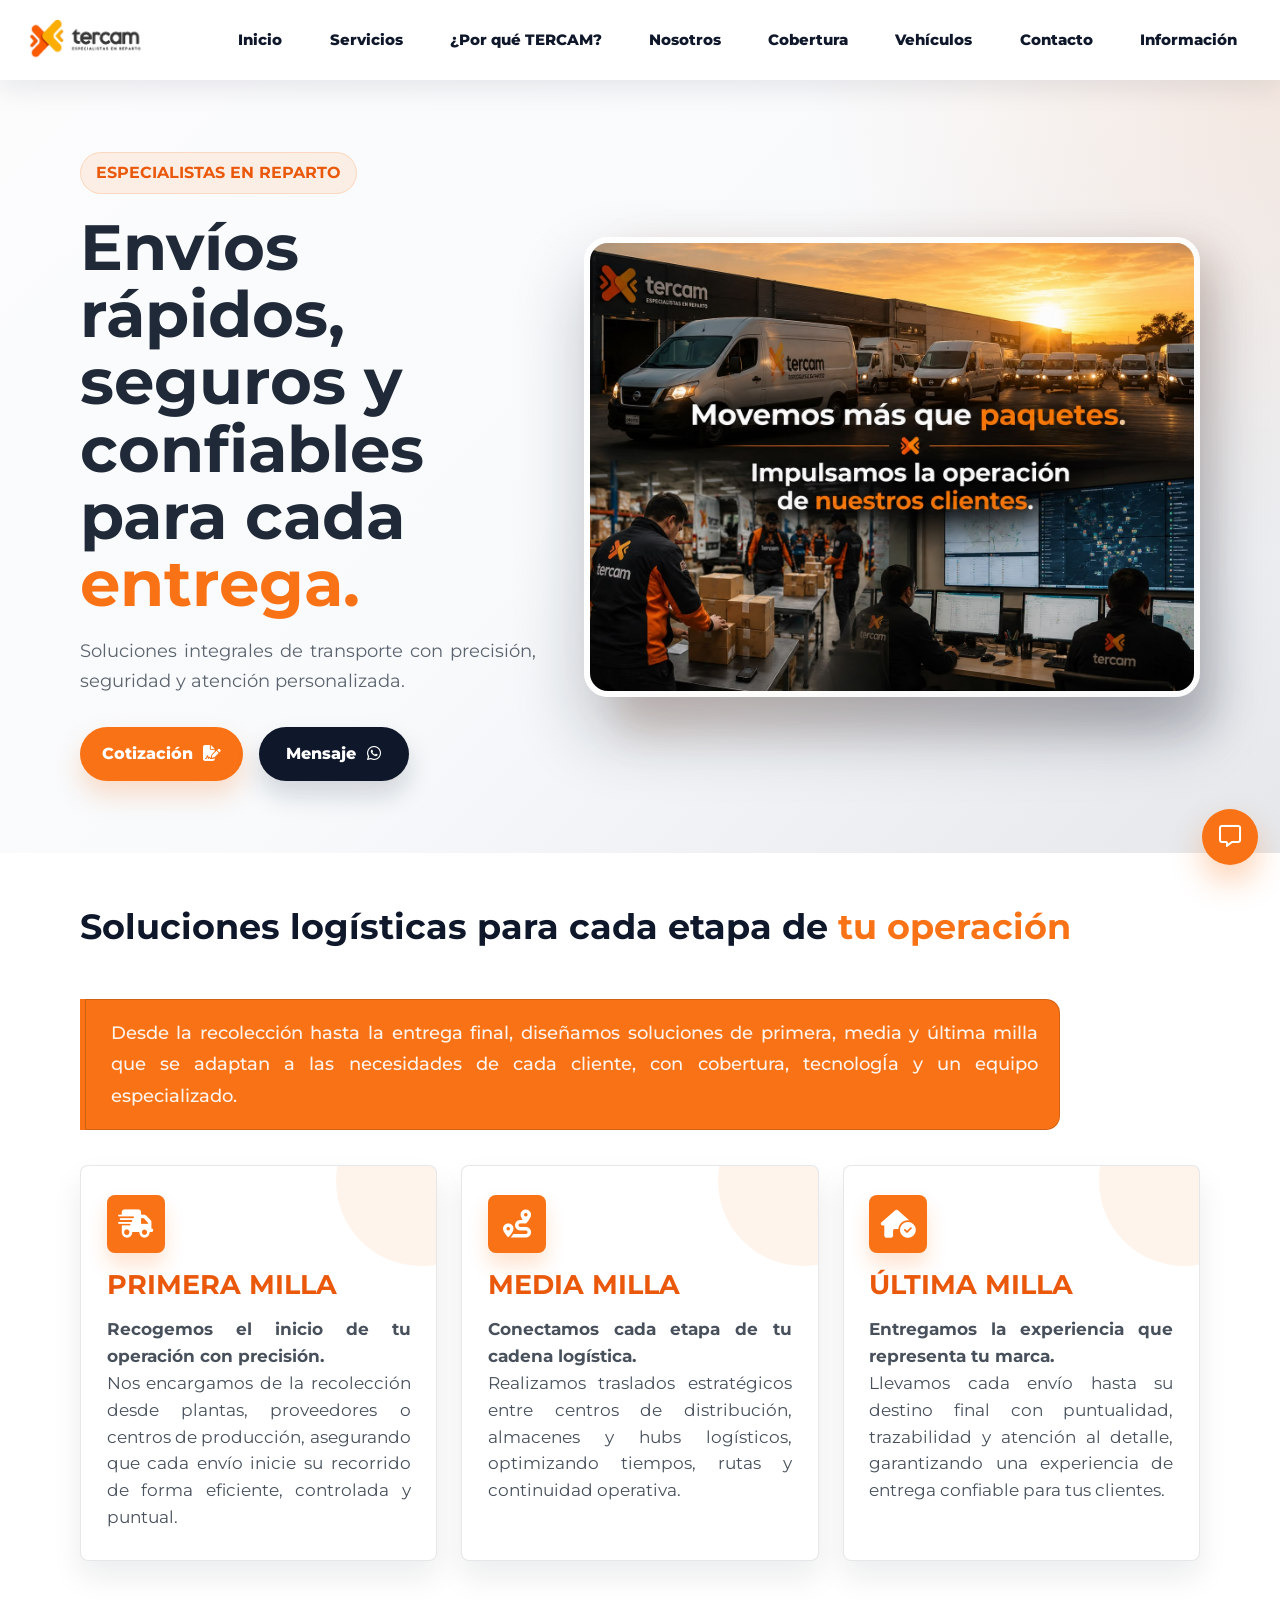
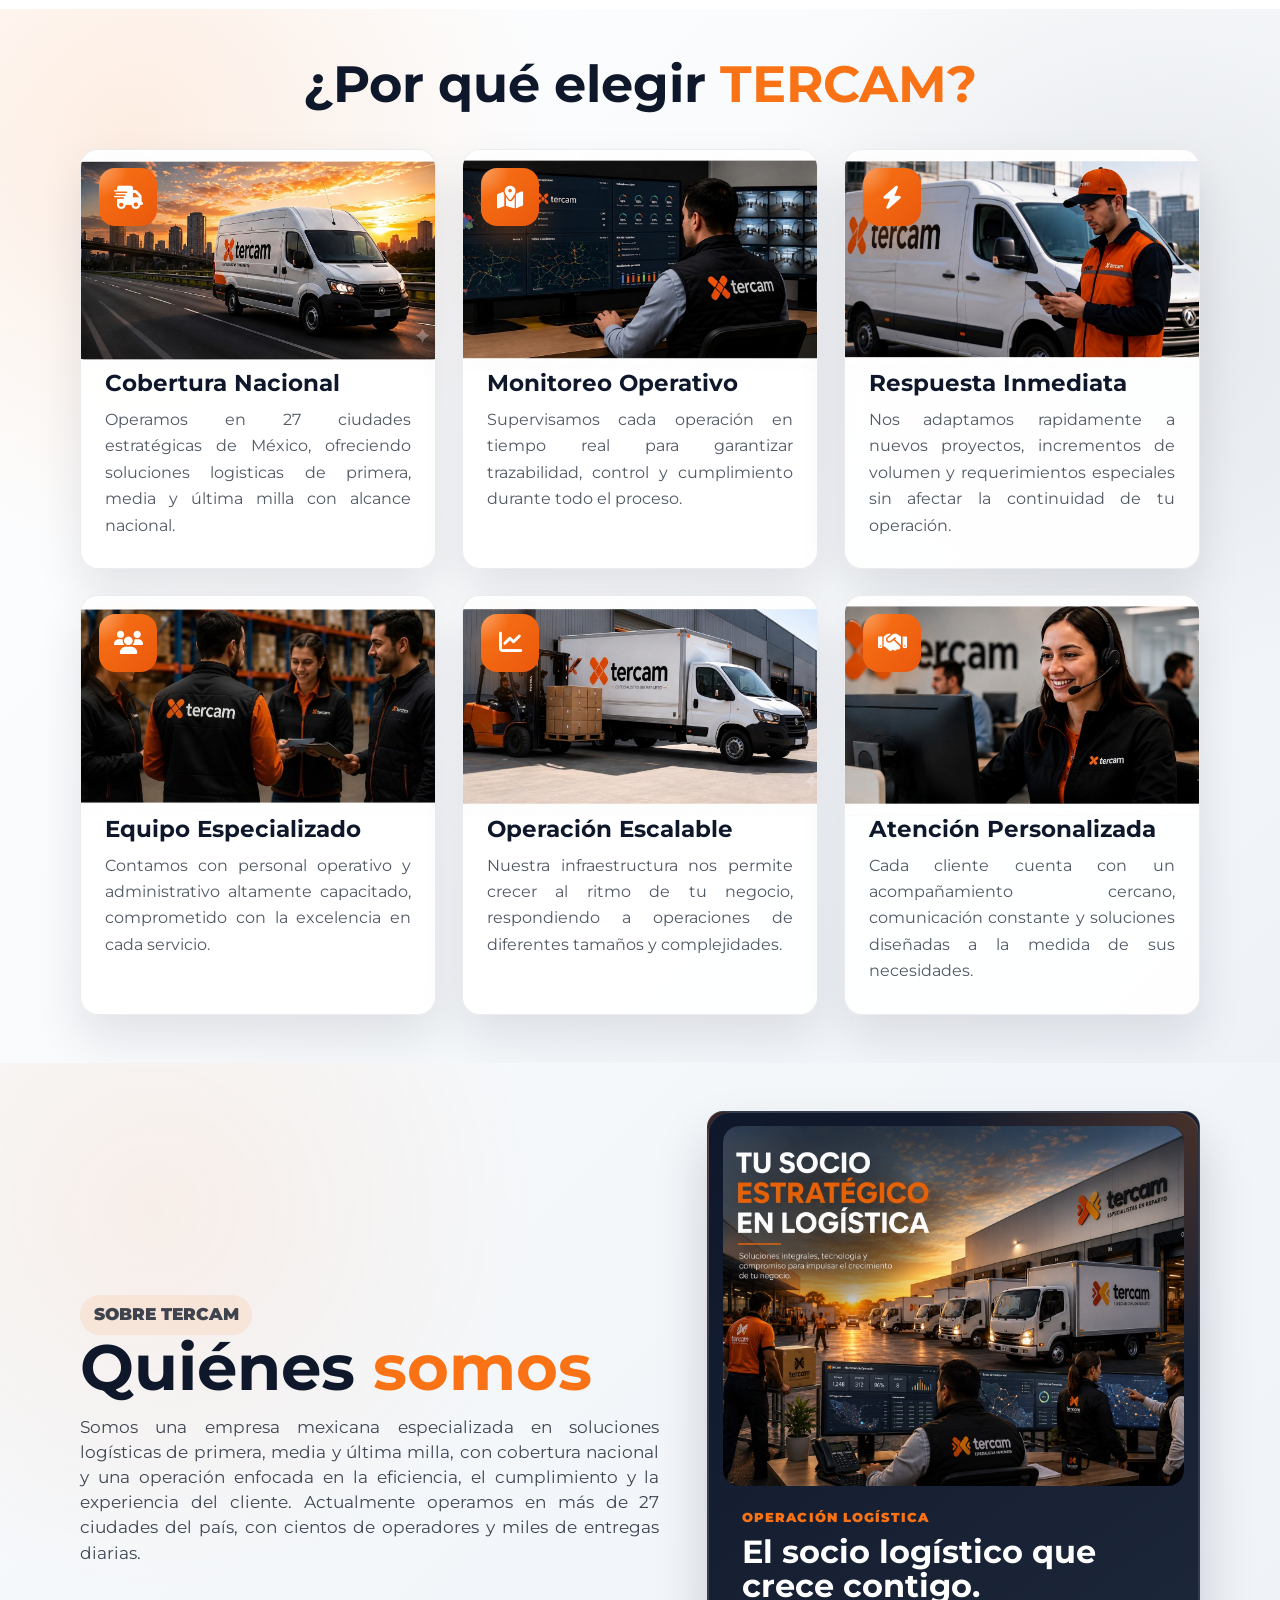
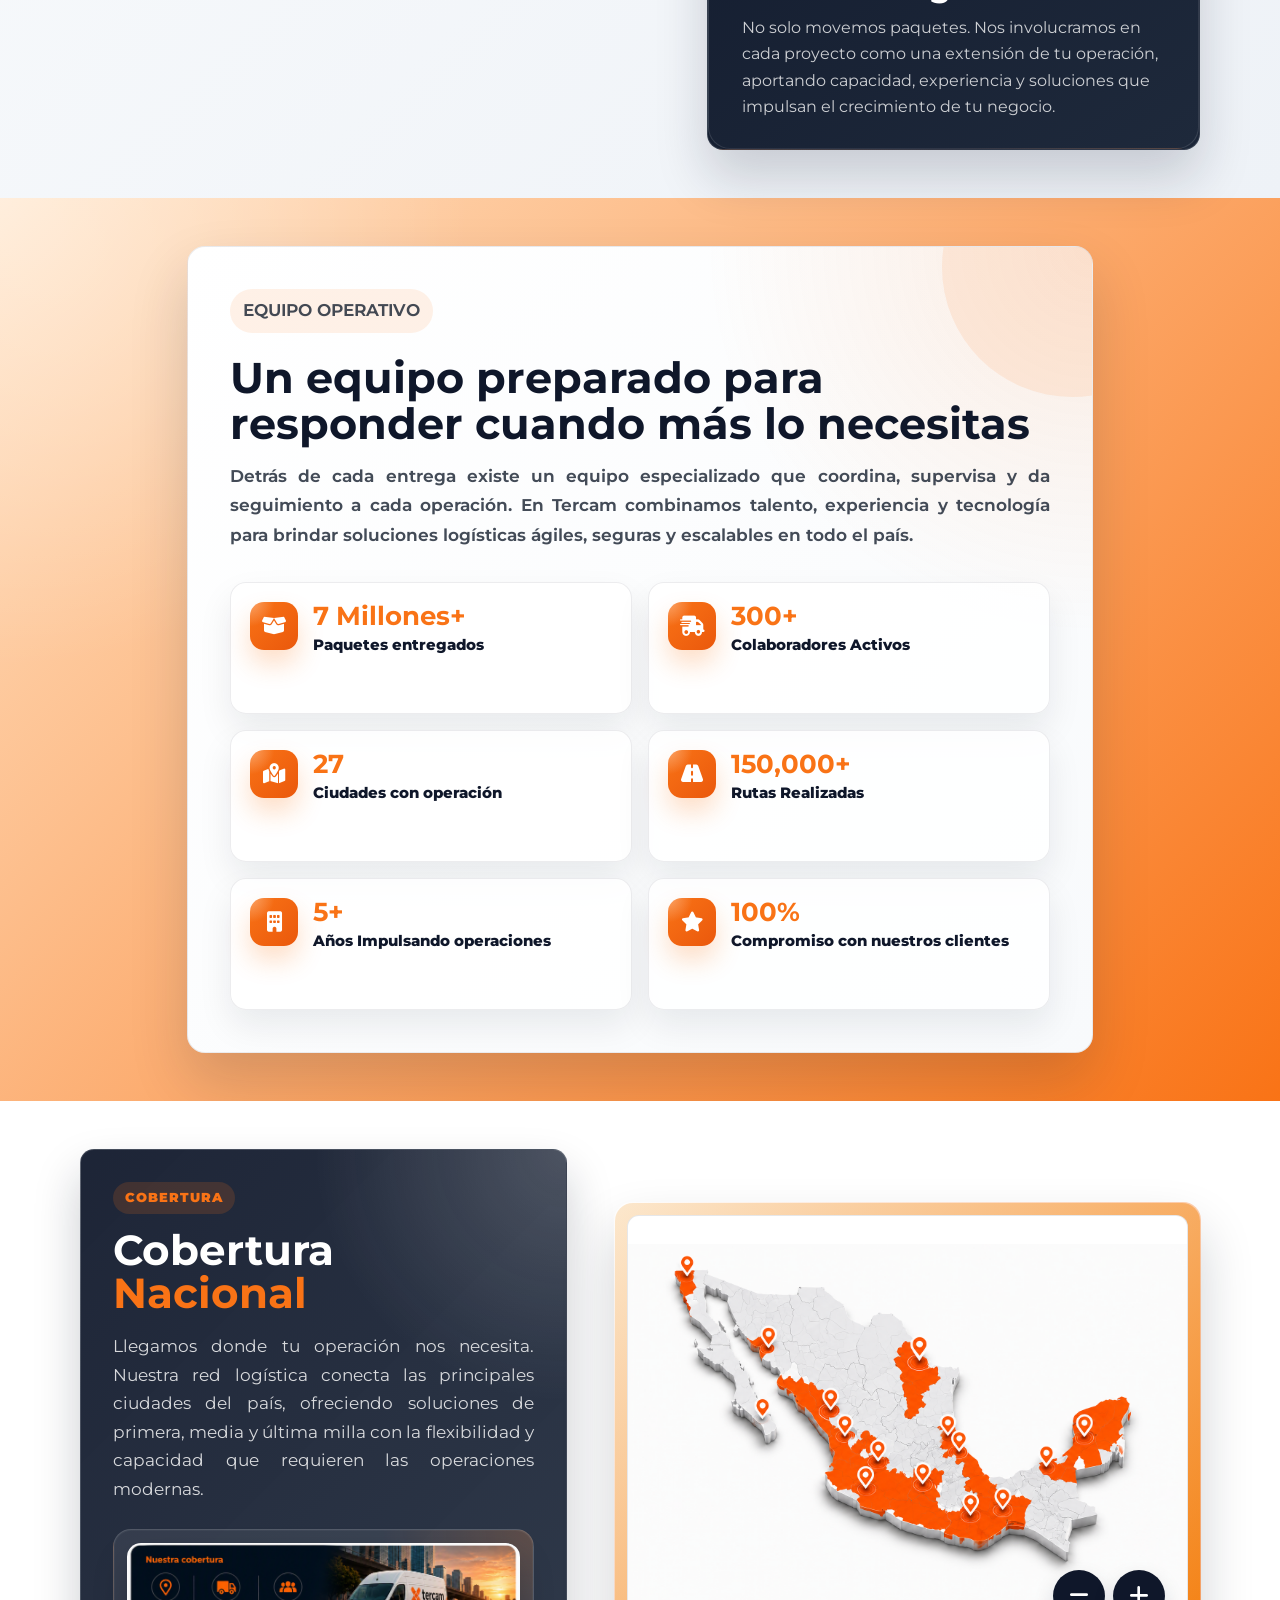
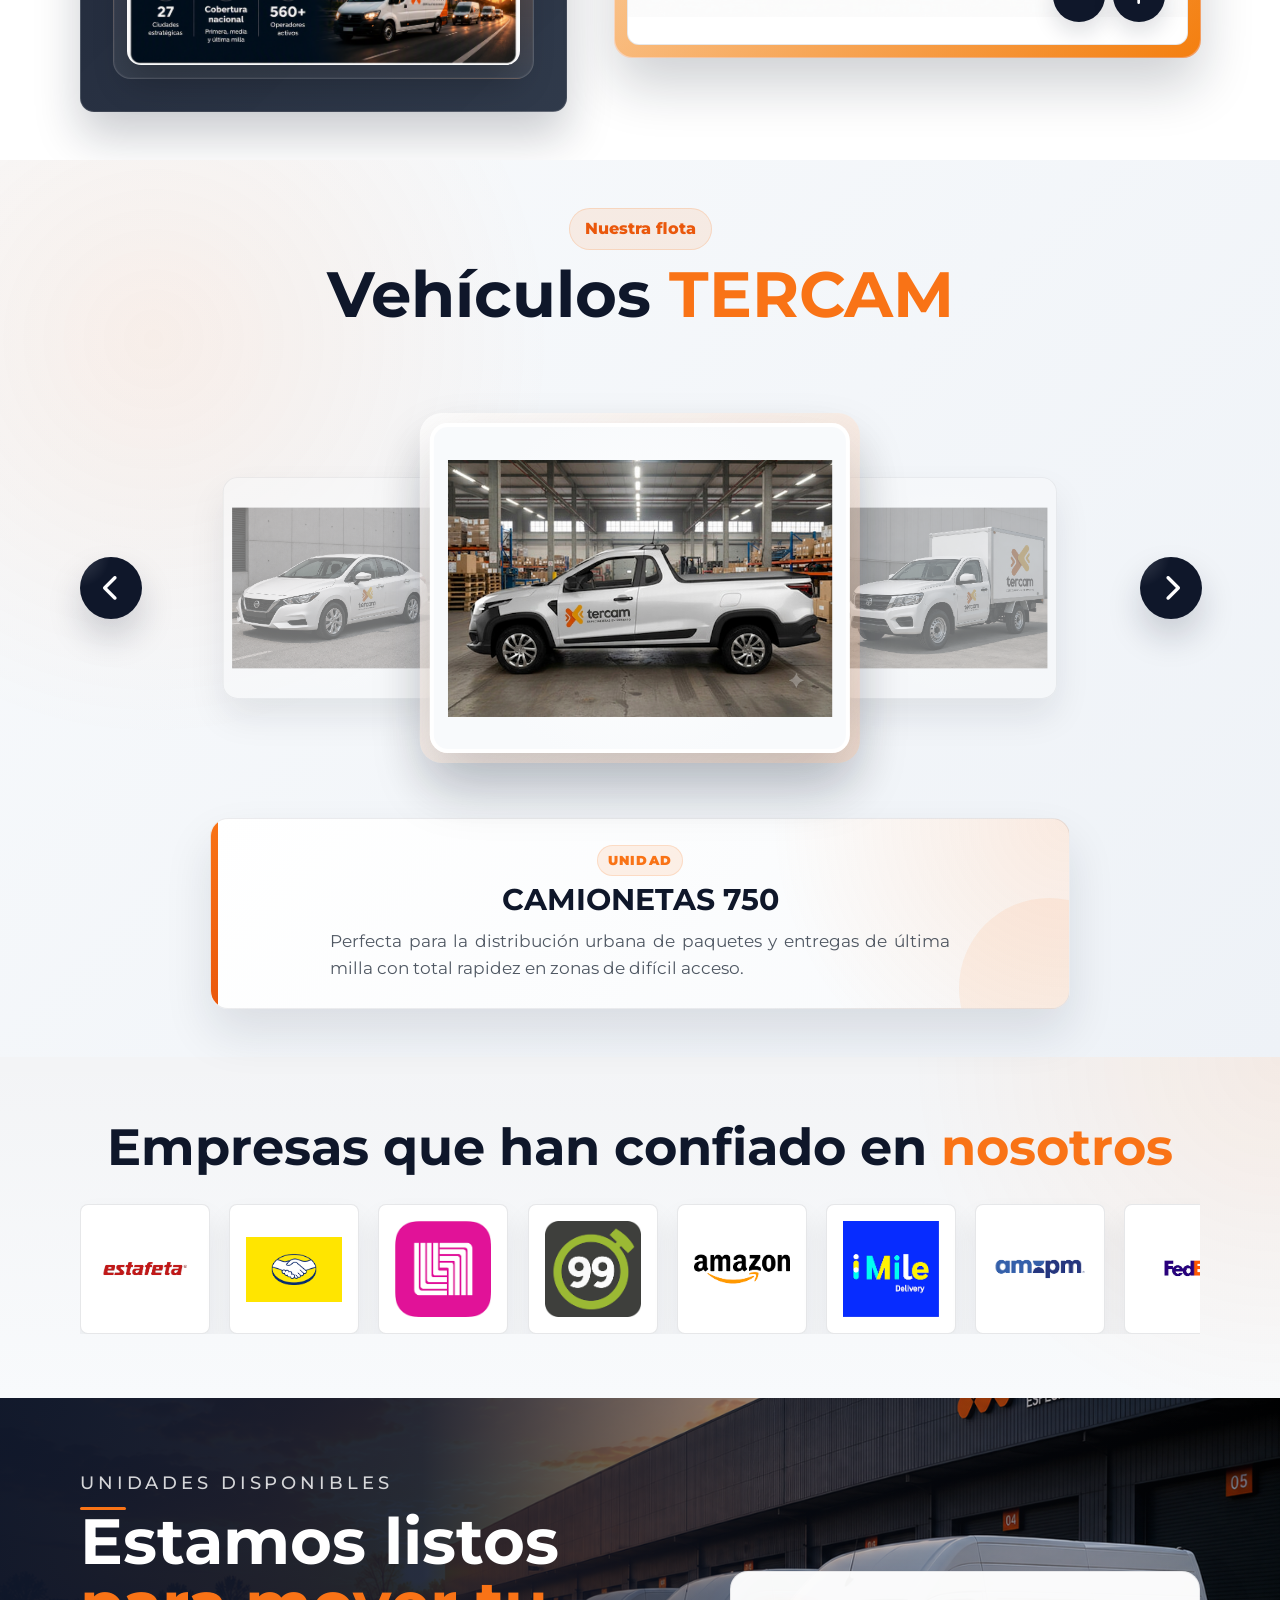
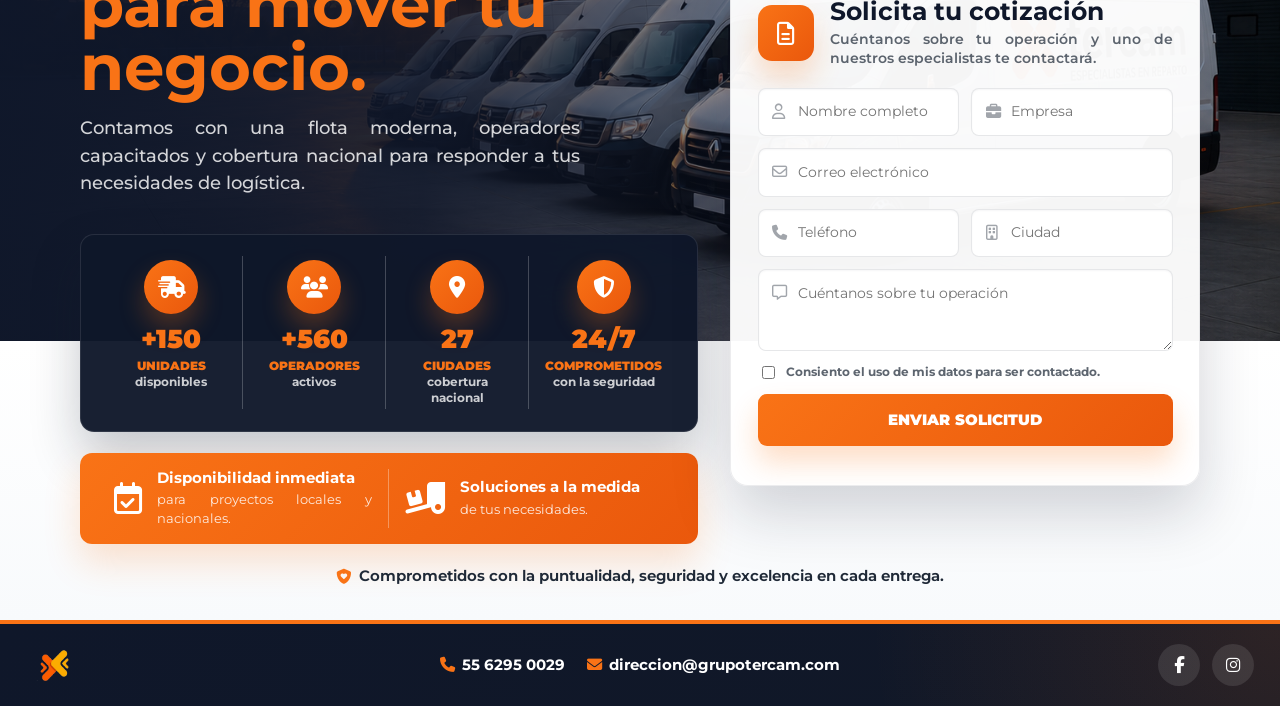
==== index.html @ 6821cc72 "fix: se corrigieron acentos" ====
﻿<!DOCTYPE html>
<html lang="es">
<head>
<meta charset="UTF-8">
<meta name="viewport" content="width=device-width, initial-scale=1.0">
<title>Landing Page | TERCAM</title>
<link rel="preconnect" href="https://fonts.googleapis.com">
<link href="https://fonts.googleapis.com/css2?family=Montserrat:wght@400;500;600;700;800;900&display=swap" rel="stylesheet">
<link rel="preconnect" href="https://fonts.gstatic.com" crossorigin>
<link rel="stylesheet" href="https://cdnjs.cloudflare.com/ajax/libs/font-awesome/6.5.2/css/all.min.css">
<link rel="stylesheet" href="CSS.css">
</head>
<body>

<header class="site-header">
<div class="container header-layout">
  <div class="brand">
    <img src="imagenes/tercam2.png" alt="Logo de TERCAM" class="brand-logo">
  </div>

  <button type="button" class="menu-toggle" id="menuToggle" aria-label="Abrir menÃº">
    <i class="fa-solid fa-ellipsis-vertical"></i>
  </button>


  <nav class="site-nav" id="siteNav">
    <a href="#inicio">Inicio</a>
    <a href="#servicios">Servicios</a>
    <a href="#porque-tercam">¿Por qué TERCAM?</a>
    <a href="#nosotros">Nosotros</a>
    <a href="#cobertura">Cobertura</a>
    <a href="#vehiculos">Vehículos</a>
    <a href="#contacto">Contacto</a>
     <a href="informacion.html">Información</a>
  </nav>
</div>
</header>


<main>

<section id="inicio" class="hero">
  <div class="container hero-layout">
    <div class="hero-content">
      <p class="hero-tag">ESPECIALISTAS EN REPARTO</p>

      <h2>
        Envíos rápidos, seguros y confiables para cada
        <span class="title-accent accent-orange">entrega.</span>
      </h2>

      <p class="hero-subtitle">
        Soluciones integrales de transporte con precisión, seguridad y atención personalizada.
      </p>

      <div class="hero-actions">
        <a href="#contacto" class="hero-btn hero-btn-primary">
          Cotización
          <i class="fa-solid fa-file-signature"></i>
        </a>

        <a href="https://wa.me/525510474246?text=Hola%2C%20me%20interesa%20recibir%20informaci%C3%B3n%20sobre%20los%20servicios%20de%20TERCAM."
           class="hero-btn hero-btn-secondary"
           target="_blank"
           rel="noopener">
          Mensaje
          <i class="fa-brands fa-whatsapp"></i>
        </a>
      </div>
    </div>

    <div class="hero-visual hero-image-wrap">
  <img src="imagenes/inicio.png" alt="Operación logística TERCAM" class="hero-main-image">
</div>
  </div>
</section>


<section id="servicios" class="section">
<div class="container">
  <h2>Soluciones logísticas para cada etapa de <span class="title-accent accent-orange">tu operación</span></h2>
    <p class="services-intro">
        Desde la recolección hasta la entrega final, diseñamos soluciones de primera, media y última milla que se adaptan a las necesidades de cada cliente,
         con cobertura, tecnologÍa y un equipo especializado.
      </p>
  <div class="grid">
    <article class="card">
      <div class="card-icon"><i class="fa-solid fa-truck-fast"></i></div>
      <h3>PRIMERA MILLA</h3>
      <p><strong> Recogemos el inicio de tu operación con precisión.</strong></p>
      <p>Nos encargamos de la recolección desde plantas, proveedores o centros de producción, asegurando que cada envío inicie su recorrido de forma eficiente, controlada y puntual. </p>
    </article>
    <article class="card">
      <div class="card-icon"><i class="fa-solid fa-route"></i></div>
      <h3>MEDIA MILLA</h3>
      <p><strong>Conectamos cada etapa de tu cadena logística.</strong></p>
      <p>Realizamos traslados estratégicos entre centros de distribución, almacenes y hubs logísticos, optimizando tiempos, rutas y continuidad operativa.</p>
    </article>
    <article class="card">
      <div class="card-icon"><i class="fa-solid fa-house-circle-check"></i></div>
      <h3>ÚLTIMA MILLA</h3>
         <p><strong> Entregamos la experiencia que representa tu marca.</strong></p>
               <p>Llevamos cada envío hasta su destino final con puntualidad, trazabilidad y atención al detalle, garantizando una experiencia de entrega confiable para tus clientes.</p>
    </article>
  </div>
</div>
</section>


<section id="porque-tercam" class="section why-section">
  <div class="container">
    <div class="why-heading">
      
      <h2>¿Por qué elegir <span class="title-accent accent-orange">TERCAM?</span></h2>
    </div>

    <div class="why-grid">
      <article class="why-card">
        <div class="why-icon"><i class="fa-solid fa-truck-fast"></i></div>
        <img src="imagenes/card1.png" alt="Imagen 1">
        <h3>Cobertura Nacional</h3>
        <p>Operamos en 27 ciudades estratégicas de México, ofreciendo soluciones logisticas de primera, media y última milla con alcance nacional.</p>
      </article>

      <article class="why-card">
        <div class="why-icon"><i class="fa-solid fa-map-location-dot"></i></div>
        <img src="imagenes/card2.png" alt="Imagen 2">
        <h3>Monitoreo Operativo</h3>
        <p>Supervisamos cada operación en tiempo real para garantizar trazabilidad, control y cumplimiento durante todo el proceso.</p>
      </article>

      <article class="why-card">
        <div class="why-icon"><i class="fa-solid fa-bolt"></i></div>
        <img src="imagenes/card3.png" alt="Imagen 3">
        <h3>Respuesta Inmediata</h3>
        <p>Nos adaptamos rapidamente a nuevos proyectos, incrementos de volumen y requerimientos especiales sin afectar la continuidad de tu operación.</p>
      </article>

      <article class="why-card">
        <div class="why-icon"><i class="fa-solid fa-users"></i></div>
        <img src="imagenes/card4.png" alt="Imagen 4">
        <h3>Equipo Especializado</h3>
        <p>Contamos con personal operativo y administrativo altamente capacitado, comprometido con la excelencia en cada servicio.</p>
      </article>

      <article class="why-card">
        <div class="why-icon"><i class="fa-solid fa-chart-line"></i></div>
        <img src="imagenes/card5.png" alt="Imagen 5">
        <h3>Operación Escalable</h3>
        <p>Nuestra infraestructura nos permite crecer al ritmo de tu negocio, respondiendo a operaciones de diferentes tamaños y complejidades.</p>
      </article>

      <article class="why-card">
        <div class="why-icon"><i class="fa-solid fa-handshake"></i></div>
        <img src="imagenes/card6.png" alt="Imagen 6">
        <h3>Atención Personalizada</h3>
        <p>Cada cliente cuenta con un acompañamiento cercano, comunicación constante y soluciones diseñadas a la medida de sus necesidades.</p>
      </article>
    </div>
  </div>
</section>

<section id="nosotros" class="section about-section">
  <div class="container about-layout about-layout-featured">
    <div class="about-copy">
      <p class="about-tag">Sobre TERCAM</p>

      <h2>Quiénes <span class="title-accent accent-orange">somos</span></h2>

      <p>
       Somos una empresa mexicana especializada en soluciones logísticas de primera, media y última milla, con cobertura nacional y
        una operación enfocada en la eficiencia, el cumplimiento y la experiencia del cliente.
Actualmente operamos en más de 27 ciudades del país, con cientos de operadores y miles de entregas diarias.
      </p>

     
    </div>

    <aside class="about-feature-card">
      <div class="about-showcase-card">
  <div class="about-showcase-image">
    <img src="imagenes/operacion.png" alt="Socio logístico TERCAM">
  </div>

  <div class="about-showcase-copy">
    <p>Operación logística</p>
    <h3>El socio logístico que crece contigo.</h3>
    <span>No solo movemos paquetes. 
      Nos involucramos en cada proyecto como una extensión de tu operación, aportando capacidad, experiencia y soluciones que impulsan el crecimiento de tu negocio.</span>
  </div>
</div>
</section>


<section id="equipo" class="section equipo-section">
  <div class="container equipo-layout equipo-layout-full">
    <article class="equipo-card equipo-card-wide">
      <div class="equipo-copy">
        <p class="equipo-tag">Equipo operativo</p>
        <h3>Un equipo preparado para responder cuando más lo necesitas</h3>

        <p>
        Detrás de cada entrega existe un equipo especializado que coordina, supervisa y da seguimiento a cada operación. 
        En Tercam combinamos talento, experiencia y tecnología para brindar soluciones logísticas ágiles, seguras y escalables en todo el país.
        </p>
      </div>

      <div class="equipo-metrics equipo-indicators">
        <div class="equipo-indicator">
          <i class="fa-solid fa-box-open"></i>
          <strong>7 Millones+</strong>
          <span>Paquetes entregados</span>
        </div>

        <div class="equipo-indicator">
          <i class="fa-solid fa-truck-fast"></i>
          <strong>300+</strong>
          <span>Colaboradores Activos</span>
        </div>

        <div class="equipo-indicator">
          <i class="fa-solid fa-map-location-dot"></i>
          <strong>27</strong>
          <span>Ciudades con operación</span>
        </div>

        <div class="equipo-indicator">
          <i class="fa-solid fa-road"></i>
          <strong>150,000+</strong>
          <span>Rutas Realizadas</span>
        </div>

        <div class="equipo-indicator">
          <i class="fa-solid fa-building"></i>
          <strong>5+</strong>
          <span>Años Impulsando operaciones</span>
        </div>

        <div class="equipo-indicator">
          <i class="fa-solid fa-star"></i>
          <strong>100%</strong>
          <span>Compromiso con nuestros clientes</span>
        </div>
      </div>
    </article>
  </div>
</section>


<section id="cobertura" class="section coverage">
<div class="container coverage-layout">
  <div class="coverage-map">
    <div class="map-zoom" id="mapZoom">
      <img src="imagenes/mapa.png" alt="Mapa de cobertura" id="coverageMap">
      <div class="map-controls">
        <button type="button" id="zoomOut"><i class="fa-solid fa-minus"></i></button>
        <button type="button" id="zoomIn"><i class="fa-solid fa-plus"></i></button>
      </div>
    </div>
  </div>
  <div class="coverage-copy">
    <h2>Cobertura <span class="title-accent accent-orange">Nacional</span></h2>
    <p>Llegamos donde tu operación nos necesita.
Nuestra red logística conecta las principales ciudades del país, ofreciendo soluciones de primera, media y última milla con la flexibilidad y capacidad que requieren 
las operaciones modernas.</p>
<div class="coverage-copy-image">
  <img src="imagenes/cobertura.png" alt="Cobertura TERCAM">
</div>
  </div>
</div>
</section>

<section id="vehiculos" class="section vehicles-section">
<div class="container">
  <div class="vehicles-heading">
    <p class="vehicles-tag">Nuestra flota</p>
   <h2>Vehículos <span class="title-accent accent-orange">TERCAM</span></h2>
  </div>
  <div class="vehicle-gallery">
    <button type="button" class="gallery-btn" id="vehiclePrev"><i class="fa-solid fa-chevron-left"></i></button>
    <div class="vehicle-stage">
     
       <article class="vehicle-item is-active" data-title="CAMIONETAS 750" data-text="Perfecta para la distribución urbana de paquetes y entregas de última milla con total rapidez en zonas de difícil acceso.">
        <img src="imagenes/750.png" alt="CAMIONETAS">
      </article>
        <article class="vehicle-item is-active" data-title=" 1.5 Toneladas" data-text="Diseñada para el traslado eficiente de mercancias de peso moderado y paquetería consolidada.">
        <img src="imagenes/vehiculo1.png" alt="CAMIONETAS">
      </article>
        <article class="vehicle-item is-active" data-title=" 3.5 Toneladas" data-text="Equipada con caja seca de gran volumen, es la opción preferida para mover cargas pesadas.">
        <img src="imagenes/3.5.png" alt="CAMIONETAS">
      </article>
       <article class="vehicle-item is-active" data-title="5 Toneladas" data-text="Su amplia caja seca garantiza que los pedidos grandes y la mercancía consolidada viajen completamente protegidos.">
        <img src="imagenes/5.png" alt="CAMIONETAS">
      </article>
       <article class="vehicle-item is-active" data-title="TRAILER DE CARGA" data-text="Con capacidad de aproximadamente 25 toneladas, ideal para transportar grandes volúmenes de mercancía y cargas pesadas a largas distancias.">
        <img src="imagenes/trailer.png" alt="TRAILER">
      </article>
      <article class="vehicle-item" data-title="CAMIONES TORTON" data-text="Con capacidad de aproximadamente 17 toneladas, perfectos para cargas más pesadas y rutas de mayor distancia.">
        <img src="imagenes/vehiculo2.png" alt="CAMIONES TORTON">
      </article>
      <article class="vehicle-item" data-title="MOTOS" data-text="Pensado para operaciones de entrega rápida en zonas urbanas.">
        <img src="imagenes/vehiculo3.png" alt="MOTOS">
      </article>
      <article class="vehicle-item" data-title="SEDANES" data-text="Pensado para una entrega rápida y eficiente en zonas urbanas.">
        <img src="imagenes/vehiculo4.png" alt="SEDANES">
      </article>
    </div>
    <button type="button" class="gallery-btn" id="vehicleNext"><i class="fa-solid fa-chevron-right"></i></button>
  </div>
  <div class="vehicle-text">
  <span class="vehicle-kicker">Unidad </span>
  <h3 id="vehicleTitle">Unidad de reparto urbano</h3>
  <p id="vehicleDescription">Ideal para entregas rÃ¡pidas dentro de la ciudad y rutas de Ãºltima milla.</p>
</div>
</div>
</section>

<section id="marcas" class="section brands-section">
<div class="container">
  <div class="brands-heading">
  <h2>Empresas que han confiado en <span class="title-accent accent-orange">nosotros</span></h2>
  </div>

  <div class="brands-collage">
    <button type="button" class="brand-bubble">
      <img src="imagenes/estafeta.png" alt="Marca 1">
    </button>
    <button type="button" class="brand-bubble">
      <img src="imagenes/mercado.png" alt="Marca 2">
    </button>
    <button type="button" class="brand-bubble">
      <img src="imagenes/liver.png" alt="Marca 3">
    </button>
    <button type="button" class="brand-bubble">
      <img src="imagenes/99.png" alt="Marca 4">
    </button>
    <button type="button" class="brand-bubble">
      <img src="imagenes/amazon.png" alt="Marca 5">
    </button>
    <button type="button" class="brand-bubble">
      <img src="imagenes/imile.png" alt="Marca 6">
    </button>
    <button type="button" class="brand-bubble">
      <img src="imagenes/ampm.png" alt="Marca 6">
    </button>
    <button type="button" class="brand-bubble">
      <img src="imagenes/fedex.png" alt="Marca 6">
    </button>
    <button type="button" class="brand-bubble">
      <img src="imagenes/fruabana.png" alt="Marca 6">
    </button>
    <button type="button" class="brand-bubble">
      <img src="imagenes/imile.png" alt="Marca 6">
    </button>
    <button type="button" class="brand-bubble">
      <img src="imagenes/cai.png" alt="Marca 6">
    </button>
    <button type="button" class="brand-bubble">
      <img src="imagenes/meru.png" alt="Marca 6">
    </button>
    <button type="button" class="brand-bubble">
      <img src="imagenes/justo.png" alt="Marca 6">
    </button>
    <button type="button" class="brand-bubble">
      <img src="imagenes/modelo.png" alt="Marca 6">
    </button>
    <button type="button" class="brand-bubble">
      <img src="imagenes/palacio.png" alt="Marca 6">
    </button>
    <button type="button" class="brand-bubble">
      <img src="imagenes/intidex.png" alt="Marca 6">
    </button>
    <button type="button" class="brand-bubble">
      <img src="imagenes/samsung.png" alt="Marca 6">
    </button>
    <button type="button" class="brand-bubble">
      <img src="imagenes/wallmart.png" alt="Marca 6">
    </button>
    <button type="button" class="brand-bubble">
      <img src="imagenes/moctezuma.png" alt="Marca 6">
    </button>
    <button type="button" class="brand-bubble">
      <img src="imagenes/dropi.png" alt="Marca 6">
    </button>
  </div>
</div>
</section>


<section id="contacto" class="section contact-area">
  <div class="container contact-section contact-landing">
    <div class="contact-hero-copy">
      <p class="contact-kicker">Unidades disponibles</p>
      <h2>Estamos listos <span>para mover tu negocio.</span></h2>
      <p>Contamos con una flota moderna, operadores capacitados y cobertura nacional para responder a tus necesidades de logística.</p>
    </div>

    <div class="contact-stats-panel">
      <div class="contact-stat">
        <i class="fa-solid fa-truck-fast"></i>
        <strong>+150</strong>
        <span>Unidades disponibles</span>
      </div>

      <div class="contact-stat">
        <i class="fa-solid fa-users"></i>
        <strong>+560</strong>
        <span>Operadores activos</span>
      </div>

      <div class="contact-stat">
        <i class="fa-solid fa-location-dot"></i>
        <strong>27</strong>
        <span>Ciudades cobertura nacional</span>
      </div>

      <div class="contact-stat">
        <i class="fa-solid fa-shield-halved"></i>
        <strong>24/7</strong>
        <span>Comprometidos con la seguridad</span>
      </div>
    </div>

    <div class="contact-benefits">
      <div>
        <i class="fa-regular fa-calendar-check"></i>
        <p><strong>Disponibilidad inmediata</strong><span>para proyectos locales y nacionales.</span></p>
      </div>

      <div>
        <i class="fa-solid fa-truck-ramp-box"></i>
        <p><strong>Soluciones a la medida</strong><span>de tus necesidades.</span></p>
      </div>
    </div>

    <p class="contact-note"><i class="fa-solid fa-shield-heart"></i> Comprometidos con la puntualidad, seguridad y excelencia en cada entrega.</p>

    <div class="contact-panel">
      <div class="contact-heading">
        <div class="contact-heading-icon"><i class="fa-regular fa-file-lines"></i></div>
        <div>
          <h2>Solicita tu cotización</h2>
          <p>Cuéntanos sobre tu operación y uno de nuestros especialistas te contactará.</p>
        </div>
      </div>

      <form class="contact-form" action="https://formspree.io/f/mpqbvykn" method="POST">
        <input type="hidden" name="_title" value="TERCAM LANDING PAGE">

        <div class="form-row">
          <div class="form-group form-field-icon">
            <label for="nombre">Nombre completo <span>*</span></label>
            <i class="fa-regular fa-user"></i>
            <input type="text" id="nombre" name="Nombre" placeholder="Nombre completo" required>
          </div>

          <div class="form-group form-field-icon">
            <label for="empresa">Empresa</label>
            <i class="fa-solid fa-briefcase"></i>
            <input type="text" id="empresa" name="Empresa" placeholder="Empresa">
          </div>
        </div>

        <div class="form-group form-field-icon">
          <label for="correo">Correo electrónico <span>*</span></label>
          <i class="fa-regular fa-envelope"></i>
          <input type="email" id="correo" name="Correo" placeholder="Correo electrónico" required>
        </div>

        <div class="form-row">
          <div class="form-group form-field-icon">
            <label for="telefono">Teléfono <span>*</span></label>
            <i class="fa-solid fa-phone"></i>
            <input type="tel" id="telefono" name="Telefono" placeholder="Teléfono" required>
          </div>

          <div class="form-group form-field-icon">
            <label for="ciudad">Ciudad</label>
            <i class="fa-regular fa-building"></i>
            <input type="text" id="ciudad" name="Ciudad" placeholder="Ciudad">
          </div>
        </div>

        <div class="form-group form-field-icon">
          <label for="mensaje">Mensaje</label>
          <i class="fa-regular fa-message"></i>
          <textarea id="mensaje" name="Mensaje" placeholder="Cuéntanos sobre tu operación"></textarea>
        </div>

        <label class="privacy-check">
          <input type="checkbox" name="Consentimiento" value="Aceptado" required>
          <span>Consiento el uso de mis datos para ser contactado.</span>
        </label>

        <button type="submit">Enviar solicitud</button>

        <p id="formMessage"></p>
        <input type="hidden" name="_next" value="https://david123455789.github.io/Tercam-Page/#inicio">
      </form>
    </div>
  </div>
</section>

<footer class="site-footer">
  <div class="container footer-content">
    <div class="footer-brand">
      <img src="imagenes/tercam.png" alt="Logo de TERCAM" class="footer-logo">
    
    </div>

    
    <div class="footer-contact">
      <p><i class="fa-solid fa-phone"></i><span>55 6295 0029</span></p>
      <p><i class="fa-solid fa-envelope"></i><span>direccion@grupotercam.com</span></p>
    </div>

    <div class="socials">
      <a href="https://www.facebook.com/p/Grupo-Tercam-100090297065263" target="_blank" rel="noopener" aria-label="Facebook">
        <i class="fa-brands fa-facebook-f"></i>
      </a>
      <a href="https://www.instagram.com/grupo_tercam?igsh=ZXd4bjRieXQyMzZ4" target="_blank" rel="noopener" aria-label="Instagram">
        <i class="fa-brands fa-instagram"></i>
      </a>
    </div>
  </div>
</footer>

<a href="index.html#contacto" class="floating-contact" aria-label="Ir al formulario de contacto">
  <i class="fa-regular fa-message"></i>
</a>
<script src="JS.js"></script>
</body>
</html>
---- CSS.css ----
﻿/* Base */

:root {
  --color1: #F97316;
  --color2: #EA580C;
  --color3: #B45309;
  --color4: #0F172A;
  --color5: #1F2937;
  --white: #FFFFFF;
  --cream: #F8FAFC;
  --warm-bg: #F3F4F6;
  --soft-orange: #FED7AA;
  --line: rgba(15, 23, 42, 0.1);
  --shadow: rgba(15, 23, 42, 0.12);
  --dark-footer: #0F172A;
}

* {
  box-sizing: border-box;
}

html {
  scroll-behavior: smooth;
}

body {
  margin: 0;
  font-family: "Montserrat", sans-serif;
  line-height: 1.5;
  background: var(--warm-bg);
  color: var(--color5);
}

.container {
  width: min(90%, 1120px);
  margin: 0 auto;
}

.section, .hero, .site-footer {
  padding: 3rem 0;
}

.title-accent {
  display: inline;
}

.accent-orange {
  color: var(--color1);
}

.accent-white {
  color: var(--white);
}


/* Header */

.site-header {
  background: var(--white);
  padding: 1rem 0;
  position: sticky;
  top: 0;
  z-index: 20;
  box-shadow: 0 10px 24px rgba(15, 23, 42, 0.08);
}

.header-layout {
  width: min(96%, 1500px);
  display: flex;
  justify-content: space-between;
  align-items: center;
  gap: 2rem;
  position: relative;
}

.brand {
  display: flex;
  align-items: center;
}

.brand-logo {
  width: 7.5rem;
  display: block;
}

.menu-toggle {
  width: 56px;
  height: 56px;
  border: none;
  border-radius: 50%;
  background: var(--color4);
  color: var(--white);
  font-size: 1.5rem;
  cursor: pointer;
  box-shadow: 0 12px 24px rgba(15, 23, 42, 0.18);
  display: none;
  align-items: center;
  justify-content: center;
  transition: transform 0.2s ease, background 0.2s ease, box-shadow 0.2s ease;
}

.menu-toggle:hover {
  transform: translateY(-2px);
  background: var(--color1);
  box-shadow: 0 14px 26px rgba(249, 115, 22, 0.22);
}

.site-nav {
  display: flex;
  align-items: center;
  justify-content: flex-end;
  gap: 0.75rem;
  margin-left: auto;
}

.site-nav a {
  display: inline-block;
  padding: 0.8rem 1.1rem;
  color: var(--color4);
  text-align: center;
  text-decoration: none;
  font-size: 0.95rem;
  font-weight: 800;
  border-radius: 8px;
  background: transparent;
  box-shadow: none;
  transition: color 0.2s ease, background 0.2s ease, transform 0.2s ease;
}

.site-nav a:hover, .site-nav a:focus, .site-nav a:active {
  color: var(--white);
  background: var(--color1);
  transform: translateY(-2px);
  box-shadow: 0 12px 22px rgba(249, 115, 22, 0.22);
}

.brands-section {
  padding: 4rem 0;
  overflow: hidden;
  background: radial-gradient(circle at top right, rgba(249, 115, 22, 0.08), transparent 28%),
    linear-gradient(180deg, #e9e7e600 0%, #F8FAFC 100%);
}

.brands-heading {
  margin-bottom: 2rem;
  text-align: center;
}

.brands-heading h2 {
  margin: 0;
  color: var(--color4);
  font-size: 3.2rem;
  line-height: 1;
}

.brands-collage {
  width: max-content;
  display: flex;
  align-items: center;
  gap: 1.2rem;
  flex-wrap: nowrap;
  animation: brandsSlide 34s linear infinite;
}

.brands-section .container {
  overflow: hidden;
  position: relative;
}

.brands-section .container::before, .brands-section .container::after {
  content: "";
  position: absolute;
  top: 0;
  width: 90px;
  height: 100%;
  z-index: 2;
  pointer-events: none;
}

.brand-bubble {
  flex: 0 0 130px;
  width: 130px;
  height: 130px;
  padding: 1rem;
  border: 1px solid var(--line);
  border-radius: 8px;
  background: var(--white);
  box-shadow: 0 16px 28px rgba(15, 23, 42, 0.08);
  cursor: pointer;
  overflow: hidden;
  transition: transform 0.25s ease, box-shadow 0.25s ease, border-color 0.25s ease;
}

.brand-bubble img {
  width: 100%;
  height: 100%;
  object-fit: contain;
  display: block;
  border-radius: 0;
}

.brand-bubble:hover {
  transform: translateY(-4px);
  border-color: var(--color1);
  box-shadow: 0 20px 38px rgba(249, 115, 22, 0.16);
}

.brands-collage:hover {
  animation-play-state: paused;
}


/* Hero */

.hero {
  background: radial-gradient(circle at top right, rgba(249, 115, 22, 0.1), transparent 32%),
    linear-gradient(135deg, #ffffffb1 0%, #F8FAFC 48%, #E5E7EB 100%);
  padding: 4.5rem 0;
  overflow: hidden;
}

.hero-content {
  width: 100%;
  max-width: 640px;
}

.hero-tag {
  display: inline-block;
  margin: 0 0 1.25rem;
  padding: 0.55rem 1rem;
  border-radius: 999px;
  background-color: rgba(249, 115, 22, 0.1);
  color: var(--color2);
  font-size: 1rem;
  font-weight: 700;
  box-shadow: inset 0 0 0 1px rgba(249, 115, 22, 0.18);
}

.hero-content h2 {
  margin: 0;
  width: 100%;
  max-width: 640px;
  font-size: 4rem;
  line-height: 1.05;
  letter-spacing: 0;
  white-space: normal;
  color: var(--color5);
}

.hero-visual {
  position: relative;
}

.hero-visual::before {
  content: "";
  position: absolute;
  inset: -24px 20px 24px -20px;
  background: linear-gradient(135deg, rgba(15, 23, 42, 0.1), rgba(249, 115, 22, 0.12));
  border-radius: 24px;
  filter: blur(8px);
}



.hero-actions {
  display: flex;
  align-items: center;
  gap: 1rem;
  margin-top: 2rem;
  flex-wrap: wrap;
}

.hero-btn {
  display: inline-flex;
  align-items: center;
  justify-content: center;
  gap: 0.65rem;
  min-width: 150px;
  padding: 0.95rem 1.35rem;
  border-radius: 999px;
  text-decoration: none;
  font-weight: 800;
  font-size: 0.98rem;
  transition: transform 0.2s ease, box-shadow 0.2s ease, background 0.2s ease;
}

.hero-btn-primary {
  background: var(--color1);
  color: var(--white);
  box-shadow: 0 14px 26px rgba(249, 115, 22, 0.22);
}

.hero-btn-secondary {
  background: var(--color4);
  color: var(--white);
  box-shadow: 0 14px 26px rgba(15, 23, 42, 0.16);
}

.hero-btn:hover {
  transform: translateY(-2px);
}

.hero-btn-primary:hover {
  background: var(--color2);
}

.hero-btn-secondary:hover {
  background: #25D366;
  box-shadow: 0 14px 26px rgba(37, 211, 102, 0.22);
}

.hero-subtitle {
  max-width: 620px;
  margin: 1.2rem 0 0;
  color: rgba(31, 41, 55, 0.72);
  font-size: 1.15rem;
  line-height: 1.6;
}

.hero-layout {
  display: grid;
  grid-template-columns: 0.85fr 1.15fr;
  gap: 3rem;
  align-items: center;
}

.hero-image-wrap {
  position: relative;
  min-height: 500px;
  display: flex;
  align-items: center;
  justify-content: center;
}

.hero-image-wrap::before {
  content: "";
  position: absolute;
  inset: 2rem -1rem -1rem 2rem;
  border-radius: 28px;
  background: linear-gradient(135deg, rgba(249, 115, 22, 0.18), rgba(15, 23, 42, 0.16));
  filter: blur(18px);
}

.hero-main-image {
  position: relative;
  z-index: 1;
  width: min(100%, 760px);
  height: 460px;
  display: block;
  object-fit: cover;
  object-position: center;
  border-radius: 24px;
  border: 6px solid rgba(255, 255, 255, 0.92);
  box-shadow: 0 34px 70px rgba(15, 23, 42, 0.24);
}

.hero-main-image:hover {
  transform: translateY(-4px);
  transition: transform 0.25s ease;
}


/* Servicios */

#servicios {
  background: var(--white);
}

#servicios h2, .coverage-copy h2, .contact-section h2 {
  margin-top: 0;
  font-size: 2.2rem;
}

#servicios h2 {
  margin-bottom: 2.8rem;
  color: var(--color4);
}

.grid {
  display: grid;
  grid-template-columns: repeat(3, minmax(0, 1fr));
  gap: 1.5rem;
}

.card {
  position: relative;
  padding: 1.8rem 1.6rem;
  border-radius: 8px;
  background: var(--white);
  color: var(--color5);
  box-shadow: 0 16px 30px rgba(15, 23, 42, 0.08);
  border: 1px solid var(--line);
  overflow: hidden;
  transition: transform 0.25s ease, box-shadow 0.25s ease;
}

.card::before {
  content: "";
  position: absolute;
  top: -70px;
  right: -70px;
  width: 170px;
  height: 170px;
  border-radius: 50%;
  background: rgba(249, 115, 22, 0.08);
}

.card::after {
  content: "";
  position: absolute;
  inset: 10px;
 
  pointer-events: none;

}

.card:hover {
  transform: translateY(-6px);
  box-shadow: 0 22px 36px rgba(15, 23, 42, 0.12);
}

.card-icon {
  width: 58px;
  height: 58px;
  display: inline-flex;
  align-items: center;
  justify-content: center;
  margin-bottom: 1.1rem;
  border-radius: 8px;
  background: var(--color1);
  color: var(--white);
  box-shadow: 0 12px 20px rgba(249, 115, 22, 0.2);
  position: relative;
  z-index: 1;
}

.card-icon i {
  font-size: 1.75rem;
}

.card h3 {
  position: relative;
  margin: 0 0 1rem;
  color: var(--color2);
  font-size: 1.7rem;
  line-height: 1.1;
  z-index: 1;
}

.card p, .about-copy p, .coverage-copy p, .vehicle-text p {
  font-size: 1.05rem;
}

.card p {
  position: relative;
  margin: 0;
  line-height: 1.6;
  color: rgba(31, 41, 55, 0.82);
  z-index: 1;
}

.services-intro {
  position: relative;
  max-width: 980px;
  margin: 1.6rem 0 2.2rem;
  padding: 1.15rem 1.35rem 1.15rem 1.6rem;
  border-left: 5px solid var(--color1);
  border-radius: 0 14px 14px 0;
  background:var(--color1);
  color: rgba(255, 255, 255, 0.92);
  font-size: 1.12rem;
  font-weight: 500;
  line-height: 1.75;
  box-shadow: inset 0 0 0 1px rgba(0, 0, 0, 0.16);
}




/* Nosotros */

.about-section {
  background: radial-gradient(circle at 12% 20%, rgba(249, 115, 22, 0.08), transparent 30%),
    linear-gradient(135deg, #F8FAFC 0%, #EEF2F7 100%);
}

.about-layout {
  display: grid;
  grid-template-columns: 1.1fr 0.9fr;
  gap: 2rem;
  align-items: center;
}

.about-copy {
  padding: 2rem 0;
}

.about-copy h2 {
  margin: 0 0 1rem;
  color: var(--color4);
  font-size: 4rem;
  line-height: 1;
  letter-spacing: 0;
}

.about-copy p {
  margin: 0;
  max-width: 720px;
  color: rgba(31, 41, 55, 0.86);
}

.about-stats {
  display: grid;
  grid-template-columns: repeat(3, 1fr);
  gap: 1rem;
  margin-top: 2rem;
}

.about-stats div {
  padding: 1.1rem;
  border-radius: 8px;
  background: rgba(255, 255, 255, 0.86);
  box-shadow: inset 0 0 0 1px var(--line);
}

.about-stats strong {
  display: block;
  color: var(--color2);
  font-size: 2rem;
  line-height: 1;
}

.about-stats span {
  display: block;
  margin-top: 0.45rem;
  color: var(--color5);
  font-weight: 700;
  font-size: 0.95rem;
}

.about-card {
  position: relative;
  padding: 2rem;
  border-radius: 8px;
  background: var(--white);
  box-shadow: 0 16px 30px rgba(15, 23, 42, 0.08);
  border: 1px solid var(--line);
}

.about-card h3 {
  margin: 0 0 1rem;
  color: var(--color4);
  font-size: 1.8rem;
}

.about-card ul {
  margin: 0;
  padding-left: 1.2rem;
}

.about-card li {
  margin-bottom: 0.8rem;
  color: var(--color5);
  font-size: 1rem;
  font-weight: 600;
}

.about-layout-featured {
  grid-template-columns: 1fr 0.85fr;
  gap: 3rem;
}

.about-tag {
  display: inline-block;
  margin: 0 0 1rem;
  padding: 0.45rem 0.85rem;
  border-radius: 999px;
  background: rgba(249, 115, 22, 0.1);
  color: var(--color2);
  font-size: 0.85rem;
  font-weight: 900;
  text-transform: uppercase;
}

.about-feature-card {
  position: relative;
  min-height: 480px;
  border-radius: 16px;
  overflow: hidden;
  background: radial-gradient(circle at top left, rgba(249, 115, 22, 0.18), transparent 34%),
    linear-gradient(135deg, #0F172A 0%, #1E293B 100%);
  box-shadow: 0 28px 52px rgba(15, 23, 42, 0.18);
  border: 1px solid rgba(255, 255, 255, 0.12);
}

.about-feature-card::before {
  content: "";
  position: absolute;
  inset: 1rem;
  border-radius: 12px;
  border: 1px solid rgba(255, 255, 255, 0.08);
  pointer-events: none;
}

.about-feature-image {
  position: absolute;
  top: 2rem;
  left: 50%;
  width: 74%;
  height: 230px;
  transform: translateX(-50%);
  display: grid;
  place-items: center;
}

.about-feature-image img {
  width: min(130%, 500px);
  height: auto;
  object-fit: contain;
  filter: drop-shadow(0 20px 28px rgba(0, 0, 0, 0.3));
}

.about-feature-copy {
  position: absolute;
  left: 2rem;
  right: 2rem;
  bottom: 2rem;
  color: var(--white);
}

.about-feature-copy span {
  display: inline-block;
  margin-bottom: 0.8rem;
  color: var(--color1);
  font-size: 0.85rem;
  font-weight: 900;
  letter-spacing: 0.08em;
  text-transform: uppercase;
}

.about-feature-copy h3 {
  margin: 0 0 0.8rem;
  font-size: 2rem;
  line-height: 1.08;
}

.about-feature-copy p {
  margin: 0;
  color: rgba(255, 255, 255, 0.76);
  font-size: 1rem;
  line-height: 1.6;
}

.about-showcase-card {
  position: relative;
  padding: 0.85rem;
  border-radius: 22px;
  background: radial-gradient(circle at top right, rgba(249, 115, 22, 0.22), transparent 32%),
    linear-gradient(145deg, #0F172A 0%, #1E293B 100%);
  box-shadow: 0 28px 60px rgba(15, 23, 42, 0.22);
  border: 1px solid rgba(255, 255, 255, 0.12);
  overflow: hidden;
}

.about-showcase-image {
  overflow: hidden;
  border-radius: 16px;
  background: #0F172A;
}

.about-showcase-image img {
  width: 100%;
  height: 360px;
  display: block;
  object-fit: cover;
  object-position: center;
  border-radius: 16px;
}

.about-showcase-copy {
  padding: 1.35rem 1.2rem 0.9rem;
  color: var(--white);
}

.about-showcase-copy p {
  margin: 0 0 0.45rem;
  color: var(--color1);
  font-size: 0.82rem;
  font-weight: 900;
  text-transform: uppercase;
  letter-spacing: 0.08em;
}

.about-showcase-copy h3 {
  margin: 0 0 0.7rem;
  color: var(--white);
  font-size: 2rem;
  line-height: 1.08;
}

.about-showcase-copy span {
  display: block;
  color: rgba(255, 255, 255, 0.78);
  font-size: 1rem;
  line-height: 1.65;
}


/* Equipo */

.equipo-section {
  background:
    radial-gradient(circle at top left, rgba(255, 255, 255, 0.42), transparent 30%),
    linear-gradient(135deg, #FFE2C4 0%, #F97316 100%);
}

.equipo-layout {
  display: grid;
  grid-template-columns: 1fr;
  align-items: stretch;
}

.equipo-card {
  position: relative;
  overflow: hidden;
  padding: 2.6rem;
  border-radius: 18px;
  background:
    radial-gradient(circle at top right, rgba(249, 115, 22, 0.12), transparent 32%),
    linear-gradient(135deg, #FFFFFF 0%, #F8FAFC 100%);
  border: 1px solid rgba(15, 23, 42, 0.08);
  box-shadow: 0 28px 58px rgba(15, 23, 42, 0.16);
}

.equipo-card::before {
  content: "";
  position: absolute;
  top: -110px;
  right: -110px;
  width: 260px;
  height: 260px;
  border-radius: 50%;
  background: rgba(249, 115, 22, 0.1);
}

.equipo-card::after {
  content: "";
  position: absolute;
  left: 0;
  top: 0;
  width: 7px;
  height: 100%;
  
}

.equipo-card-wide {
  max-width: 1160px;
  margin: 0 auto;
}

.equipo-copy {
  position: relative;
  z-index: 1;
  max-width: 820px;
  margin-bottom: 2rem;
}

.equipo-tag {
  display: inline-block;
  margin: 0 0 1rem;
  padding: 0.45rem 0.8rem;
  border-radius: 999px;
  background: rgba(249, 115, 22, 0.1);
  color: var(--color2);
  font-size: 0.85rem;
  font-weight: 900;
  text-transform: uppercase;
}

.equipo-card .equipo-tag {
  display: inline-flex;
  margin: 0 0 1.4rem 0;
}


.equipo-card h3 {
  position: relative;
  margin: 0 0 1rem;
  color: var(--color4);
  font-size: 2.7rem;
  line-height: 1.05;
}

.equipo-card p {
  position: relative;
  margin: 0;
  color: rgba(31, 41, 55, 0.84);
  font-size: 1.05rem;
  line-height: 1.75;
  font-weight: 650;
}

.equipo-metrics {
  position: relative;
  z-index: 1;
  display: grid;
  grid-template-columns: repeat(2, minmax(0, 1fr));
  gap: 1rem;
  margin-top: 1.8rem;
}

.equipo-indicator {
  position: relative;
  min-height: 132px;
  padding: 1.2rem 1.2rem 1.2rem 5.1rem;
  border-radius: 16px;
  background: rgba(255, 255, 255, 0.82);
  border: 1px solid rgba(15, 23, 42, 0.08);
  box-shadow: 0 16px 34px rgba(15, 23, 42, 0.08);
  transition: transform 0.22s ease, box-shadow 0.22s ease, border-color 0.22s ease;
}

.equipo-indicator i {
  position: absolute;
  left: 1.2rem;
  top: 1.2rem;
  width: 48px;
  height: 48px;
  display: inline-flex;
  align-items: center;
  justify-content: center;
  border-radius: 14px;
  background:
    radial-gradient(circle at top left, rgba(255, 255, 255, 0.35), transparent 36%),
    linear-gradient(135deg, var(--color1), var(--color2));
  color: var(--white);
  font-size: 1.25rem;
  box-shadow: 0 14px 26px rgba(249, 115, 22, 0.24);
}

.equipo-indicator strong {
  display: block;
  color: var(--color1);
  font-size: 1.65rem;
  line-height: 1.05;
}

.equipo-indicator span {
  display: block;
  margin-top: 0.4rem;
  color: var(--color4);
  font-size: 0.92rem;
  font-weight: 800;
  line-height: 1.35;
}

.equipo-indicator:hover {
  transform: translateY(-5px);
  border-color: rgba(249, 115, 22, 0.28);
  box-shadow: 0 24px 46px rgba(15, 23, 42, 0.14);
}
/* Cobertura */

.coverage {
  background: var(--white);
  position: relative;
  overflow: hidden;
}

.coverage-layout {
  display: grid;
  grid-template-columns: 1fr 1.2fr;
  gap: 3rem;
  align-items: center;
}

.coverage-copy {
  order: 1;
  position: relative;
  padding: 2rem;
  border-radius: 14px;
  background: radial-gradient(circle at top right, rgba(255, 255, 255, 0.18), transparent 34%),
    linear-gradient(135deg, rgba(15, 23, 42, 0.94), rgba(30, 41, 59, 0.92));
  color: var(--white);
  box-shadow: 0 24px 46px rgba(15, 23, 42, 0.22);
  border: 1px solid rgba(255, 255, 255, 0.14);
}

.coverage-map {
  order: 2;
  position: relative;
  padding: 0.75rem;
  border-radius: 18px;
  background: linear-gradient(135deg, rgb(239, 138, 6), rgb(234, 149, 3));
  box-shadow: 0 28px 54px rgba(15, 23, 42, 0.2);
}

.map-zoom {
  position: relative;
  width: 100%;
  height: 430px;
  border: 1px solid rgba(15, 23, 42, 0.1);
  border-radius: 12px;
  box-shadow: none;
  overflow: hidden;
  background-color: var(--white);
  cursor: grab;
}

.map-zoom:active {
  cursor: grabbing;
}

.map-zoom img {
  width: 100%;
  height: 100%;
  object-fit: contain;
  display: block;
  transform: translate(0px, 0px) scale(1);
  transition: transform 0.15s ease;
  user-select: none;
  pointer-events: none;
}

.map-controls {
  position: absolute;
  right: 1.4rem;
  bottom: 1.4rem;
  display: flex;
  gap: 0.5rem;
  z-index: 2;
}

.map-controls button, .gallery-btn, .social-icons a {
  display: inline-flex;
  align-items: center;
  justify-content: center;
}

.map-controls button {
  width: 52px;
  height: 52px;
  border: none;
  border-radius: 50%;
  background: var(--color4);
  color: var(--white);
  cursor: pointer;
  box-shadow: 0 10px 22px rgba(15, 23, 42, 0.14);
}

.map-controls button:hover {
  background: var(--color1);
  box-shadow: 0 14px 26px rgba(249, 115, 22, 0.22);
}

.map-controls i {
  font-size: 1.35rem;
}

.coverage-copy h2 {
  color: var(--white);
  margin-bottom: 1rem;
  font-size: 2.6rem;
  line-height: 1.05;
}

.coverage-copy p {
  color: rgba(255, 255, 255, 0.82);
  margin: 0;
  font-size: 1.05rem;
  line-height: 1.7;
}

.coverage-copy::before {
  content: "Cobertura";
  display: inline-block;
  margin-bottom: 0.9rem;
  padding: 0.42rem 0.75rem;
  border-radius: 999px;
  background: rgba(249, 115, 22, 0.16);
  color: var(--color1);
  font-size: 0.8rem;
  font-weight: 900;
  text-transform: uppercase;
  letter-spacing: 0.08em;
}

.coverage-map::before {
  content: "";
  position: absolute;
  inset: -1px;
  border-radius: 18px;
  padding: 1px;
  background: linear-gradient(135deg, rgba(255, 255, 255, 0.8), rgba(249, 115, 22, 0.65));
  pointer-events: none;
}


/* Vehiculos */

.vehicles-section {
  background: radial-gradient(circle at 12% 20%, rgba(249, 115, 22, 0.08), transparent 30%),
    linear-gradient(135deg, #F8FAFC 0%, #EEF2F7 100%);
}

.vehicles-heading {
  text-align: center;
  margin-bottom: 2rem;
}

.vehicles-tag {
  display: inline-block;
  margin: 0 0 0.8rem;
  padding: 0.55rem 1rem;
  border-radius: 999px;
  background-color: rgba(249, 115, 22, 0.1);
  color: var(--color2);
  font-size: 1rem;
  font-weight: 800;
  box-shadow: inset 0 0 0 1px rgba(249, 115, 22, 0.18);
}

.vehicles-heading h2 {
  margin: 0;
  color: var(--color4);
  font-size: 4rem;
  line-height: 1;
}

.vehicle-item.is-prev {
  opacity: 0.68;
  transform: translate(-165%, -50%) scale(0.82);
  z-index: 2;
  pointer-events: auto;
}

.vehicle-item.is-next {
  opacity: 0.68;
  transform: translate(65%, -50%) scale(0.82);
  z-index: 2;
  pointer-events: auto;
}

.gallery-btn i {
  font-size: 1.7rem;
}

.vehicle-gallery {
  display: grid;
  grid-template-columns: 60px 1fr 60px;
  gap: 1.4rem;
  align-items: center;
  position: relative;
  max-width: 1220px;
  margin: 0 auto;
}

.vehicle-stage {
  position: relative;
  min-height: 460px;
  overflow: visible;
}

.vehicle-item {
  position: absolute;
  top: 50%;
  left: 50%;
  width: min(28%, 300px);
  opacity: 0;
  transform: translate(-50%, -50%) scale(0.72);
  transition: transform 0.35s ease, opacity 0.35s ease, filter 0.35s ease;
  filter: saturate(0.75);
  pointer-events: none;
  border-radius: 18px;
}

.vehicle-item::before {
  content: "";
  position: absolute;
  inset: -10px;
  border-radius: 22px;
  background: linear-gradient(135deg, rgba(255, 255, 255, 0.85), rgba(249, 115, 22, 0.18));
  box-shadow: 0 24px 50px rgba(15, 23, 42, 0.12);
  opacity: 0;
  transition: opacity 0.3s ease;
  z-index: -1;
}

.vehicle-item.is-active::before {
  opacity: 1;
}

.vehicle-item.is-active {
  width: min(44%, 460px);
  opacity: 1;
  transform: translate(-50%, -50%) scale(1);
  filter: saturate(1);
  z-index: 3;
  pointer-events: auto;
}

.vehicle-item.is-prev, .vehicle-item.is-next {
  opacity: 0.54;
  filter: grayscale(0.2) saturate(0.72);
}

.gallery-btn {
  width: 62px;
  height: 62px;
  border: none;
  border-radius: 50%;
  background: radial-gradient(circle at top left, rgba(255, 255, 255, 0.16), transparent 34%),
    var(--color4);
  color: var(--white);
  cursor: pointer;
  box-shadow: 0 18px 34px rgba(15, 23, 42, 0.18);
  transition: transform 0.2s ease, background 0.2s ease, box-shadow 0.2s ease;
}

.gallery-btn:hover {
  transform: translateY(-2px);
  background: var(--color1);
  box-shadow: 0 20px 40px rgba(249, 115, 22, 0.28);
}

.vehicle-text {
  max-width: 860px;
  margin: 0 auto;
  text-align: center;
  color: var(--color5);
  padding: 1.6rem 2rem;
  border: 1px solid rgba(15, 23, 42, 0.08);
  border-radius: 18px;
  background: radial-gradient(circle at top right, rgba(249, 115, 22, 0.12), transparent 34%),
    linear-gradient(135deg, #FFFFFF 0%, #F8FAFC 100%);
  box-shadow: 0 24px 48px rgba(15, 23, 42, 0.11);
  position: relative;
  overflow: hidden;
}

.vehicle-text::before {
  content: "";
  position: absolute;
  inset: 0 auto 0 0;
  width: 7px;
  background: linear-gradient(180deg, var(--color1), var(--color2));
}

.vehicle-text::after {
  content: "";
  position: absolute;
  right: -70px;
  bottom: -70px;
  width: 180px;
  height: 180px;
  border-radius: 50%;
  background: rgba(249, 115, 22, 0.08);
}

.vehicle-kicker, .vehicle-text h3, .vehicle-text p {
  position: relative;
  z-index: 1;
}

.vehicle-kicker {
  display: inline-block;
  margin-bottom: 0.45rem;
  color: var(--color1);
  font-size: 0.82rem;
  font-weight: 900;
  text-transform: uppercase;
  letter-spacing: 0.08em;
  padding: 0.35rem 0.7rem;
  border-radius: 999px;
  background: rgba(249, 115, 22, 0.1);
  box-shadow: inset 0 0 0 1px rgba(249, 115, 22, 0.16);
}

.vehicle-text h3 {
  margin: 0 0 0.65rem;
  font-size: 1.9rem;
  line-height: 1.15;
  color: var(--color4);
}

.vehicle-text p {
  margin: 0 auto;
  color: rgba(31, 41, 55, 0.78);
  max-width: 620px;
  font-size: 1.06rem;
  line-height: 1.6;
}

.vehicle-item img {
  width: 100%;
  height: 300px;
  object-fit: contain;
  display: block;
  border-radius: 18px;
  border: 1px solid rgba(15, 23, 42, 0.12);
  box-shadow: 0 22px 44px rgba(15, 23, 42, 0.16);
  background-color: var(--white);
  background: radial-gradient(circle at center, #ffffff 0%, #f8fafc 70%);
  object-position: center;
  padding: 0.7rem;
}

.vehicle-item.is-active img {
  height: 330px;
  border: 4px solid rgba(255, 255, 255, 0.95);
  box-shadow: 0 30px 60px rgba(15, 23, 42, 0.2);
  object-fit: contain;
  object-position: center;
  padding: 0.85rem;
}

.vehicle-item.is-prev img, .vehicle-item.is-next img {
  height: 270px;
  object-fit: contain;
  object-position: center;
  padding: 0.65rem;
}


/* Contacto */

#contacto {
  --contact-image: url("imagenes/formulario.png");
  position: relative;
  overflow: hidden;
  padding: 0;
  background: #F8FAFC;
  box-shadow: none;
}

#contacto::before {
  content: "";
  position: absolute;
  inset: 0 0 26%;
  background:
    linear-gradient(90deg, rgba(15, 23, 42, 0.98) 0%, rgba(15, 23, 42, 0.9) 33%, rgba(15, 23, 42, 0.36) 62%, rgba(15, 23, 42, 0.04) 100%),
    var(--contact-image) center / cover no-repeat;
}

#contacto::after {
  content: "";
  position: absolute;
  inset: auto 0 0;
  height: 34%;
  background: linear-gradient(180deg, #FFFFFF 0%, #F8FAFC 100%);
}

.contact-section {
  max-width: 1120px;
}

.contact-landing {
  position: relative;
  z-index: 1;
  min-height: 650px;
  padding: 4.4rem 0 2rem;
  display: grid;
  grid-template-columns: minmax(0, 1.08fr) minmax(360px, 0.82fr);
  grid-template-areas:
    "copy form"
    "stats form"
    "benefits form"
    "note form";
  gap: 1.35rem 2rem;
  align-items: start;
}

.contact-hero-copy {
  grid-area: copy;
  max-width: 560px;
  color: var(--white);
}

.contact-kicker {
  position: relative;
  margin: 0 0 1.4rem;
  color: var(--color1);
  font-size: 0.92rem;
  font-weight: 900;
  letter-spacing: 0.22em;
  text-transform: uppercase;
}

.contact-kicker::after {
  content: "";
  display: block;
  width: 46px;
  height: 3px;
  margin-top: 0.7rem;
  border-radius: 999px;
  background: var(--color1);
}

.contact-hero-copy h2 {
  margin: 0 0 1rem;
  color: var(--white);
  font-size: clamp(2.3rem, 5vw, 4.3rem);
  line-height: 0.98;
  letter-spacing: 0;
}

.contact-hero-copy h2 span {
  display: block;
  color: var(--color1);
}

.contact-hero-copy p {
  margin: 0;
  max-width: 500px;
  color: rgba(255, 255, 255, 0.82);
  font-size: 1.1rem;
  line-height: 1.55;
  font-weight: 500;
}

.contact-stats-panel {
  grid-area: stats;
  display: grid;
  grid-template-columns: repeat(4, 1fr);
  gap: 0;
  margin-top: 1rem;
  padding: 1.35rem 1.2rem;
  border-radius: 14px;
  background: rgba(15, 23, 42, 0.96);
  box-shadow: 0 24px 50px rgba(15, 23, 42, 0.24);
  border: 1px solid rgba(255, 255, 255, 0.1);
}

.contact-stat {
  min-height: 134px;
  padding: 0.25rem 1rem;
  text-align: center;
  color: var(--white);
  border-right: 1px solid rgba(255, 255, 255, 0.22);
}

.contact-stat:last-child {
  border-right: 0;
}

.contact-stat i {
  width: 54px;
  height: 54px;
  margin: 0 auto 0.75rem;
  display: inline-flex;
  align-items: center;
  justify-content: center;
  border-radius: 50%;
  background: linear-gradient(135deg, var(--color1), var(--color2));
  color: var(--white);
  font-size: 1.35rem;
  box-shadow: 0 14px 26px rgba(249, 115, 22, 0.28);
}

.contact-stat strong {
  display: block;
  color: var(--color1);
  font-size: 1.65rem;
  line-height: 1;
  font-weight: 900;
}

.contact-stat span {
  display: block;
  margin-top: 0.35rem;
  color: rgba(255, 255, 255, 0.78);
  font-size: 0.78rem;
  font-weight: 700;
  line-height: 1.25;
  text-transform: lowercase;
}

.contact-stat span::first-line {
  color: var(--color1);
  font-weight: 900;
  text-transform: uppercase;
}

.contact-benefits {
  grid-area: benefits;
  display: grid;
  grid-template-columns: 1fr 1fr;
  gap: 0;
  padding: 0.95rem 1.15rem;
  border-radius: 12px;
  background: linear-gradient(135deg, var(--color1), var(--color2));
  color: var(--white);
  box-shadow: 0 18px 36px rgba(249, 115, 22, 0.2);
}

.contact-benefits div {
  display: flex;
  align-items: center;
  gap: 0.9rem;
  padding: 0 1rem;
}

.contact-benefits div:first-child {
  border-right: 1px solid rgba(255, 255, 255, 0.32);
}

.contact-benefits i {
  font-size: 2rem;
  flex: 0 0 auto;
}

.contact-benefits p,
.contact-note {
  margin: 0;
}

.contact-benefits strong,
.contact-benefits span {
  display: block;
}

.contact-benefits strong {
  font-size: 0.95rem;
  line-height: 1.2;
}

.contact-benefits span {
  margin-top: 0.2rem;
  font-size: 0.8rem;
  color: rgba(255, 255, 255, 0.86);
}

.contact-note {
  grid-area: note;
  grid-column: 1 / -1;
  width: 100%;
  max-width: none;
  display: flex;
  align-items: center;
  justify-content: center;
  gap: 0.55rem;
  color: var(--color5);
  font-size: 0.95rem;
  font-weight: 650;
  text-align: center;
}

.contact-note i {
  color: var(--color1);
}

.contact-panel {
  grid-area: form;
  position: relative;
  overflow: hidden;
  align-self: center;
  padding: 1.65rem;
  border-radius: 18px;
  background: rgba(255, 255, 255, 0.96);
  border: 1px solid rgba(15, 23, 42, 0.08);
  box-shadow: 0 28px 60px rgba(15, 23, 42, 0.18);
}

.contact-heading {
  display: flex;
  align-items: center;
  gap: 1rem;
  margin-bottom: 1.2rem;
  color: var(--color4);
  text-align: left;
}

.contact-heading-icon {
  width: 56px;
  height: 56px;
  flex: 0 0 56px;
  display: inline-flex;
  align-items: center;
  justify-content: center;
  border-radius: 14px;
  background: linear-gradient(135deg, var(--color1), var(--color2));
  color: var(--white);
  font-size: 1.45rem;
  box-shadow: 0 16px 28px rgba(249, 115, 22, 0.24);
}

.contact-heading h2 {
  margin: 0;
  color: var(--color4);
  font-size: 1.55rem;
  line-height: 1.1;
}

.contact-heading p {
  margin: 0.3rem 0 0;
  color: rgba(31, 41, 55, 0.72);
  font-size: 0.88rem;
  line-height: 1.35;
  font-weight: 600;
}

.contact-form {
  display: grid;
  gap: 0.75rem;
  width: 100%;
}

.form-row {
  display: grid;
  grid-template-columns: 1fr 1fr;
  gap: 0.75rem;
}

.form-group {
  position: relative;
  display: grid;
  gap: 0.35rem;
}

.form-group label {
  position: absolute;
  width: 1px;
  height: 1px;
  overflow: hidden;
  clip: rect(0, 0, 0, 0);
}

.form-field-icon i {
  position: absolute;
  left: 0.9rem;
  top: 50%;
  transform: translateY(-50%);
  color: rgba(31, 41, 55, 0.42);
  font-size: 0.95rem;
  z-index: 1;
}

.form-field-icon textarea + i,
.form-group textarea ~ i {
  top: 1.1rem;
  transform: none;
}

.contact-form input,
.contact-form textarea {
  width: 100%;
  min-height: 46px;
  padding: 0.78rem 0.95rem 0.78rem 2.45rem;
  border: 1px solid rgba(15, 23, 42, 0.1);
  border-radius: 8px;
  font: inherit;
  font-size: 0.9rem;
  background: #FFFFFF;
  color: var(--color5);
  outline: none;
  box-shadow: inset 0 1px 2px rgba(15, 23, 42, 0.04);
  transition: border-color 0.2s ease, box-shadow 0.2s ease;
}

.contact-form textarea {
  min-height: 82px;
  resize: vertical;
}

.contact-form input:focus,
.contact-form textarea:focus {
  border-color: rgba(249, 115, 22, 0.55);
  box-shadow: 0 0 0 4px rgba(249, 115, 22, 0.12);
}

.privacy-check {
  display: flex;
  align-items: flex-start;
  gap: 0.5rem;
  color: rgba(31, 41, 55, 0.72);
  font-size: 0.78rem;
  font-weight: 700;
}

.privacy-check input {
  width: auto;
  min-height: auto;
  margin-top: 0.15rem;
  accent-color: var(--color1);
}

.contact-form button {
  width: 100%;
  min-height: 50px;
  display: inline-flex;
  align-items: center;
  justify-content: center;
  padding: 0.95rem 1.4rem;
  border: none;
  border-radius: 9px;
  font: inherit;
  font-size: 0.92rem;
  font-weight: 900;
  text-transform: uppercase;
  color: var(--white);
  background: linear-gradient(135deg, var(--color1), var(--color2));
  cursor: pointer;
  box-shadow: 0 16px 28px rgba(249, 115, 22, 0.24);
  transition: transform 0.2s ease, box-shadow 0.2s ease, filter 0.2s ease;
}

.contact-form button:hover {
  transform: translateY(-2px);
  box-shadow: 0 20px 34px rgba(249, 115, 22, 0.3);
  filter: brightness(1.03);
}

#formMessage {
  margin: 0;
  color: var(--color4);
  font-size: 0.9rem;
  font-weight: 800;
}
/* Footer */

.site-footer {
  position: relative;
  background: radial-gradient(circle at top right, rgba(249, 115, 22, 0.12), transparent 32%),
    linear-gradient(135deg, #0F172A 0%, #111827 100%);
  padding: 1.25rem 0;
  color: var(--white);
  border-top: 4px solid var(--color1);
}

.footer-content {
  display: grid;
  grid-template-columns: 1fr auto 1fr;
  align-items: center;
  gap: 2rem;
}

.footer-brand {
  justify-self: start;
  display: flex;
  align-items: center;
  gap: 1rem;
}

.footer-logo {
  width: 58px;
  margin: 0;
  display: block;
}

.footer-brand p {
  margin: 0;
  color: rgba(255, 255, 255, 0.88);
  font-size: 0.92rem;
  font-weight: 700;
}

.footer-contact {
  justify-self: center;
  display: flex;
  gap: 1.4rem;
  text-align: center;
  align-items: center;
  justify-content: center;
  flex-wrap: wrap;
}

.footer-contact p {
  margin: 0;
  display: inline-flex;
  align-items: center;
  justify-content: center;
  gap: 0.45rem;
  color: var(--white);
  font-size: 0.95rem;
  font-weight: 700;
}

.footer-contact i {
  color: var(--color1);
}

.socials {
  justify-self: end;
  display: flex;
  align-items: center;
  gap: 0.75rem;
  justify-content: flex-end;
}

.socials a {
  width: 42px;
  height: 42px;
  display: inline-flex;
  align-items: center;
  justify-content: center;
  border-radius: 50%;
  background: rgba(255, 255, 255, 0.1);
  color: var(--white);
  text-decoration: none;
  font-size: 1.05rem;
  line-height: 1;
  transition: transform 0.2s ease, background 0.2s ease, box-shadow 0.2s ease;
}

.socials a i {
  line-height: 1;
  display: block;
}

.socials a:hover {
  transform: translateY(-2px);
  background: var(--color1);
  box-shadow: 0 12px 24px rgba(249, 115, 22, 0.24);
}

.site-footer .footer-content {
  width: min(96%, 1500px);
  display: grid;
  grid-template-columns: 1fr auto 1fr;
  align-items: center;
  gap: 2rem;
}

.site-footer .footer-brand, .site-footer .footer-content > div:first-child {
  justify-self: start;
  margin-left: 0;
  display: flex;
  align-items: center;
  gap: 1rem;
  text-align: left;
}

.site-footer .footer-brand p, .site-footer .footer-content > div:first-child p {
  margin: 0;
  text-align: left;
}

.site-footer .footer-contact {
  justify-self: center;
  text-align: center;
}

.site-footer .socials, .site-footer .social-icons {
  justify-self: end;
  display: flex;
  align-items: center;
  justify-content: flex-end;
  gap: 0.75rem;
}


/* Informacion */

.info-hero {
  background: radial-gradient(circle at top right, rgba(249, 115, 22, 0.1), transparent 32%),
    linear-gradient(135deg, #FFFFFF 0%, #F8FAFC 48%, #E5E7EB 100%);
}

.info-layout {
  display: grid;
  grid-template-columns: 1.1fr 0.9fr;
  gap: 2rem;
  align-items: center;
}

.info-copy h1 {
  margin: 0 0 1rem;
  max-width: 760px;
  color: var(--color5);
  font-size: 4rem;
  line-height: 1.05;
}

.info-copy p {
  margin: 0;
  font-size: 1.08rem;
  max-width: 680px;
}

.info-card {
  padding: 2rem;
  border-radius: 8px;
  background: var(--white);
  box-shadow: 0 16px 30px rgba(15, 23, 42, 0.08);
  border: 1px solid var(--line);
}

.info-card h2, .info-section h2, .info-section-alt h2, .info-cta h2 {
  margin-top: 0;
}

.info-image-wrap {
  position: relative;
  min-height: 500px;
  display: flex;
  align-items: center;
  justify-content: center;
}

.info-image-wrap::before {
  content: "";
  position: absolute;
  inset: 2rem -1rem -1rem 2rem;
  border-radius: 28px;
  background: linear-gradient(135deg, rgba(249, 115, 22, 0.18), rgba(15, 23, 42, 0.16));
  filter: blur(18px);
}
.info-main-image {
  position: relative;
  z-index: 1;
  width: min(150%, 1000px);
  height: 460px;
  display: block;
  object-fit: cover;
  object-position: center;
  border-radius: 24px;
  border: 6px solid rgba(255, 255, 255, 0.92);
  box-shadow: 0 34px 70px rgba(15, 23, 42, 0.24);
}

.info-main-image:hover {
  transform: translateY(-4px);
  transition: transform 0.25s ease;
}


.info-section {
  background: var(--white);
}

.info-section h2 {
  color: var(--color4);
  font-size: 2.2rem;
}

.info-grid {
  display: grid;
  grid-template-columns: repeat(3, minmax(0, 1fr));
  gap: 1.5rem;
}

.info-section-alt {
  background: radial-gradient(circle at 12% 20%, rgba(249, 115, 22, 0.08), transparent 30%),
    linear-gradient(135deg, #F8FAFC 0%, #EEF2F7 100%);
}

.info-two-columns {
  display: grid;
  grid-template-columns: repeat(2, 1fr);
  gap: 2rem;
}

.info-two-columns h2 {
  color: var(--color4);
  font-size: 2.2rem;
}

.info-list {
  margin: 0;
  padding-left: 1.2rem;
}

.info-list li {
  margin-bottom: 0.8rem;
  font-weight: 700;
}

.info-cta {
  text-align: center;
  background: radial-gradient(circle at top left, rgba(249, 115, 22, 0.08), transparent 28%),
    linear-gradient(180deg, #F8FAFC 0%, #E5E7EB 100%);
}

.info-cta h2 {
  color: var(--color4);
  font-size: 2.6rem;
}

.info-cta p {
  max-width: 720px;
  margin: 0 auto 1.5rem;
  color: rgba(31, 41, 55, 0.82);
  font-size: 1.08rem;
}

.info-button {
  display: inline-block;
  padding: 0.95rem 1.4rem;
  border-radius: 999px;
  color: var(--white);
  text-decoration: none;
  font-weight: 800;
  background: var(--color1);
  box-shadow: 0 14px 26px rgba(249, 115, 22, 0.2);
}

.info-page-hero {
  padding: 5rem 0;
  background: radial-gradient(circle at top right, rgba(249, 115, 22, 0.1), transparent 32%),
    linear-gradient(135deg, #FFFFFF 0%, #F8FAFC 52%, #E5E7EB 100%);
}

.info-page-layout {
  display: grid;
  grid-template-columns: 1.1fr 0.9fr;
  gap: 3rem;
  align-items: center;
}

.info-page-copy h1 {
  margin: 0 0 1rem;
  max-width: 760px;
  color: var(--color4);
  font-size: 4rem;
  line-height: 1.05;
}

.info-page-copy p {
  max-width: 680px;
  margin: 0;
  color: rgba(31, 41, 55, 0.82);
  font-size: 1.08rem;
}

.info-highlight {
  min-height: 350px;
  padding: 2rem;
  border-radius: 8px;
  background: radial-gradient(circle at top right, rgba(249, 115, 22, 0.22), transparent 35%),
    linear-gradient(135deg, #0F172A 0%, #1E293B 100%);
  color: var(--white);
  box-shadow: 0 24px 48px rgba(15, 23, 42, 0.18);
  display: flex;
  flex-direction: column;
  justify-content: flex-end;
  position: relative;
  overflow: hidden;
  padding-right: 15rem;
}

.info-highlight span {
  color: var(--color1);
  font-weight: 900;
  letter-spacing: 0.08em;
}

.info-highlight strong {
  display: block;
  margin-top: 0.6rem;
  font-size: 2rem;
  line-height: 1.1;
}

.info-values-grid {
  display: grid;
  grid-template-columns: repeat(2, 1fr);
  gap: 1.5rem;
}

.info-value-card, .objective-card {
  padding: 2rem;
  border: 1px solid var(--line);
  border-radius: 8px;
  background: var(--white);
  box-shadow: 0 16px 30px rgba(15, 23, 42, 0.08);
}

.info-value-card h2, .info-section-heading h2 {
  margin: 0 0 1rem;
  color: var(--color4);
  font-size: 2.3rem;
  line-height: 1.1;
}

.info-objectives {
  background: radial-gradient(circle at 12% 20%, rgba(249, 115, 22, 0.08), transparent 30%),
    linear-gradient(135deg, #F8FAFC 0%, #EEF2F7 100%);
}

.info-section-heading {
  max-width: 760px;
  margin-bottom: 2rem;
}

.info-highlight-img {
  position: absolute;
  right: 0;
  bottom: 0;
  width: 230px;
  max-width: 45%;
  height: auto;
  object-fit: contain;
}

.info-values {
  background: radial-gradient(circle at top left, rgba(249, 115, 22, 0.07), transparent 28%),
    linear-gradient(180deg, #FFFFFF 0%, #F8FAFC 100%);
}

.info-value-card {
  position: relative;
  overflow: hidden;
  padding: 2.4rem;
  border-radius: 18px;
  background: radial-gradient(circle at top right, rgba(249, 115, 22, 0.12), transparent 32%),
    linear-gradient(135deg, #FFFFFF 0%, #F8FAFC 100%);
  border: none;
  box-shadow: none;
  transition: transform 0.25s ease, box-shadow 0.25s ease;
}

.info-value-card::before {
  content: "";
  position: absolute;
  inset: 1rem;
  border-radius: 14px;
  border: none;
  pointer-events: none;
}

.info-value-card::after {
  content: "";
  position: absolute;
  right: -80px;
  bottom: -80px;
  width: 190px;
  height: 190px;
  border-radius: 50%;
  background: rgba(249, 115, 22, 0.08);
}

.info-value-card:hover {
  transform: translateY(-6px);
  box-shadow: 0 30px 58px rgba(15, 23, 42, 0.14);
}

.info-card-icon {
  width: 62px;
  height: 62px;
  margin-bottom: 1.4rem;
  border-radius: 16px;
  background: radial-gradient(circle at top left, rgba(255, 255, 255, 0.35), transparent 36%),
    linear-gradient(135deg, var(--color1), var(--color2));
  color: var(--white);
  display: inline-flex;
  align-items: center;
  justify-content: center;
  font-size: 1.5rem;
  position: relative;
  z-index: 1;
  box-shadow: 0 16px 28px rgba(249, 115, 22, 0.24);
}

.info-value-card h2 {
  position: relative;
  z-index: 1;
  margin-bottom: 1rem;
  color: var(--color4);
  font-size: 2.45rem;
}

.info-value-card p {
  margin: 0;
  color: rgba(31, 41, 55, 0.82);
  font-size: 1.08rem;
  position: relative;
  z-index: 1;
  line-height: 1.75;
}

.objectives-grid {
  display: grid;
  grid-template-columns: repeat(4, 1fr);
  gap: 1rem;
  align-items: stretch;
}

.objective-card {
  position: relative;
  overflow: hidden;
  min-height: 230px;
  padding: 2.2rem 1.7rem 1.7rem;
  border-radius: 18px;
  background: linear-gradient(180deg, #FFFFFF 0%, #F8FAFC 100%);
  border: 1px solid rgba(15, 23, 42, 0.08);
  box-shadow: 0 18px 36px rgba(15, 23, 42, 0.09);
  transition: transform 0.25s ease, box-shadow 0.25s ease;
}

.objective-card::before {
  content: "";
  position: absolute;
  inset: 0 0 auto;
  height: 7px;
  background: linear-gradient(90deg, var(--color1), var(--color2));
}

.objective-card::after {
  content: "";
  position: absolute;
  right: -46px;
  top: -46px;
  width: 128px;
  height: 128px;
  border-radius: 50%;
  background: rgba(249, 115, 22, 0.09);
}

.objective-card:hover {
  transform: translateY(-6px);
  box-shadow: 0 28px 52px rgba(15, 23, 42, 0.14);
}

.objective-card span {
  display: inline-flex;
  margin-bottom: 1.4rem;
  color: var(--color1);
  font-size: 1.65rem;
  font-weight: 900;
  position: relative;
  z-index: 1;
  align-items: center;
  justify-content: center;
  width: 68px;
  height: 68px;
  border-radius: 18px;
  background: rgba(249, 115, 22, 0.1);
  box-shadow: inset 0 0 0 1px rgba(249, 115, 22, 0.18);
}

.objective-card p {
  margin: 0;
  color: var(--color4);
  font-weight: 800;
  position: relative;
  z-index: 1;
  font-size: 1.02rem;
  line-height: 1.55;
}


/* Animaciones */

@keyframes brandsSlide {
  from {
  transform: translateX(0);
  }
  
  to {
  transform: translateX(-50%);
  }
}


/* Flotante */

.floating-contact {
  position: fixed;
  right: 1.4rem;
  bottom: 2.2rem;
  width: 56px;
  height: 56px;
  z-index: 100;
  display: inline-flex;
  align-items: center;
  justify-content: center;
  border-radius: 50%;
  background: var(--color1);
  color: var(--white);
  text-decoration: none;
  font-size: 1.35rem;
  box-shadow: 0 16px 32px rgba(249, 115, 22, 0.32);
  transition: transform 0.2s ease, background 0.2s ease, box-shadow 0.2s ease;
}

.floating-contact:hover {
  transform: translateY(-4px);
  background: var(--color2);
  box-shadow: 0 20px 38px rgba(249, 115, 22, 0.42);
}


/* Por Que Elegir TERCAM */

.why-heading {
  max-width: 100%;
  margin-bottom: 2.4rem;
  margin-left: auto;
  margin-right: auto;
  text-align: center;
}

.why-tag {
  display: inline-block;
  margin: 0 0 1rem;
  padding: 0.45rem 0.85rem;
  border-radius: 999px;
  background: rgba(249, 115, 22, 0.1);
  color: var(--color2);
  font-size: 0.85rem;
  font-weight: 900;
  text-transform: uppercase;
  margin-left: auto;
  margin-right: auto;
}

.why-heading h2 {
  margin: 0;
  color: var(--color4);
  font-size: 3.2rem;
  line-height: 1.05;
  text-align: center;
}

.why-section {
  background: radial-gradient(circle at 10% 12%, rgba(249, 115, 22, 0.12), transparent 28%),
    radial-gradient(circle at 88% 28%, rgba(15, 23, 42, 0.08), transparent 30%),
    linear-gradient(135deg, #FFFFFF 0%, #F8FAFC 48%, #EEF2F7 100%);
  position: relative;
  overflow: hidden;
}

.why-section .container {
  position: relative;
  z-index: 1;
}

.why-grid {
  display: grid;
  grid-template-columns: repeat(3, 1fr);
  gap: 1.6rem;
}

.why-card {
  position: relative;
  overflow: hidden;
  min-height: 420px;
  padding: 0;
  border-radius: 18px;
  background: rgba(255, 255, 255, 0.92);
  border: 1px solid rgba(15, 23, 42, 0.08);
  box-shadow: 0 22px 46px rgba(15, 23, 42, 0.1);
  transition: transform 0.25s ease, box-shadow 0.25s ease;
}

.why-icon {
  width: 58px;
  height: 58px;
  display: inline-flex;
  align-items: center;
  justify-content: center;
  border-radius: 16px;
  background: radial-gradient(circle at top left, rgba(255, 255, 255, 0.35), transparent 36%),
    linear-gradient(135deg, var(--color1), var(--color2));
  color: var(--white);
  font-size: 1.45rem;
  box-shadow: 0 16px 30px rgba(249, 115, 22, 0.28);
  position: absolute;
  top: 1.15rem;
  left: 1.15rem;
  z-index: 2;
}

.why-card img {
  width: 100%;
  height: 220px;
  margin: 0;
  padding: 0;
  display: block;
  object-fit: cover;
  object-position: center;
  border: none;
  border-radius: 0;
}

.why-card h3, .why-card p {
  padding-left: 1.5rem;
  padding-right: 1.5rem;
}

.why-card h3 {
  margin: 0 0 0.65rem;
  color: var(--color4);
  font-size: 1.45rem;
  line-height: 1.15;
}

.why-card p {
  margin: 0 0 1.5rem;
  color: rgba(31, 41, 55, 0.78);
  font-size: 1rem;
  line-height: 1.65;
}

.why-card:hover {
  transform: translateY(-7px);
  box-shadow: 0 32px 62px rgba(15, 23, 42, 0.16);
}


/* Responsive: @media (max-width: 1100px) */

@media (max-width: 1100px) {
  .header-layout {
    width: min(94%, 1000px);
    gap: 1rem;
  }

  .brand-logo {
    width: 7.5rem;
  }

  .hero-content h2 {
    font-size: 3.3rem;
  }

  .hero-layout, .coverage-layout, .about-layout {
    grid-template-columns: 1fr;
  }

  .coverage-copy, .coverage-map {
    order: initial;
  }

  .about-stats {
    grid-template-columns: repeat(3, 1fr);
  }

  .menu-toggle {
    display: inline-flex;
  }

  .site-nav {
    position: absolute;
    top: calc(100% + 0.6rem);
    right: 0;
    width: min(170px, 72vw);
    display: grid;
    grid-template-columns: 1fr;
    gap: 0.45rem;
    padding: 0.65rem;
    margin-left: 0;
    border-radius: 8px;
    background: var(--white);
    box-shadow: 0 20px 40px rgba(15, 23, 42, 0.18);
    opacity: 0;
    transform: translateY(-10px);
    pointer-events: none;
    transition: opacity 0.2s ease, transform 0.2s ease;
    z-index: 30;
  }

  .site-nav.is-open {
    opacity: 1;
    transform: translateY(0);
    pointer-events: auto;
  }

  .site-nav a {
    display: block;
    width: 100%;
    padding: 0.58rem 0.7rem;
    font-size: 0.85rem;
    border-radius: 8px;
  }

}

/* Responsive: @media (max-width: 420px) */

@media (max-width: 420px) {
  .container {
    width: min(92%, 360px);
  }

  .hero-content h2 {
    max-width: 100%;
    font-size: 2.35rem;
  }

  .about-copy h2, .vehicles-heading h2, .brands-heading h2 {
    font-size: 2.25rem;
  }

  .site-nav a {
    font-size: 0.82rem;
    padding: 0.52rem 0.55rem;
  }

  .vehicle-gallery {
    grid-template-columns: 38px 1fr 38px;
  }

  .gallery-btn, .map-controls button {
    width: 38px;
    height: 38px;
  }

  .footer-contact p {
    font-size: 0.9rem;
  }

}

/* Responsive: @media (max-width: 900px) */

@media (max-width: 900px) {
  .info-page-layout, .info-values-grid, .objectives-grid {
    grid-template-columns: 1fr;
  }

  .info-page-copy h1 {
    font-size: 2.7rem;
  }

  .info-highlight {
    min-height: 220px;
  }

  .equipo-layout {
    grid-template-columns: 1fr;
  }

  .equipo-media {
    min-height: 340px;
  }

  .equipo-metrics {
    grid-template-columns: 1fr;
  }

  .about-layout-featured {
    grid-template-columns: 1fr;
  }

  .about-feature-card {
    min-height: 420px;
  }

  .coverage-layout {
    gap: 1.5rem;
  }

  .coverage-copy {
    padding: 1.5rem;
  }

  .coverage-copy h2 {
    font-size: 2.1rem;
  }

  .why-grid {
    grid-template-columns: 1fr;
  }

  .why-heading h2 {
    font-size: 2.35rem;
  }

  .why-card {
    min-height: auto;
  }

  .why-card img {
  width: 100%;
  height: 220px;
  margin: 0;
  padding: 0;
  display: block;
  object-fit: cover;
  object-position: center;
  border: none;
  border-radius: 0;
}

}

/* Responsive: @media (max-width: 768px) */

@media (max-width: 768px) {
  .brands-heading h2 {
    font-size: 2.4rem;
  }

  .brand-bubble {
    flex-basis: 105px;
    width: 6.6rem;
    height: 6.6rem;
  }

  .brands-collage {
    animation-duration: 26s;
  }

  .site-footer {
    padding: 1.6rem 0;
  }

  .footer-content {
    grid-template-columns: 1fr;
    text-align: center;
    gap: 1.2rem;
  }

  .footer-brand, .footer-contact, .socials {
    justify-self: center;
  }

  .footer-brand {
    flex-direction: column;
    gap: 0.6rem;
  }

 .site-header {
  background: var(--white);
  padding: 1rem 0;
  position: sticky;
  top: 0;
  z-index: 20;
  box-shadow: 0 10px 24px rgba(15, 23, 42, 0.08);
}

  .header-layout {
    width: min(92%, 560px);
    flex-direction: row;
    align-items: center;
    justify-content: space-between;
    gap: 1rem;
  }

  .brand-logo {
    width: 7.5rem;
  }

  .menu-toggle {
    width: 46px;
    height: 46px;
    flex: 0 0 46px;
    font-size: 1.15rem;
  }

  .site-nav {
    top: calc(100% + 0.6rem);
    right: 0;
    width: min(160px, 72vw);
    grid-template-columns: 1fr;
    gap: 0.45rem;
    padding: 0.65rem;
    margin-left: 0;
  }

  .site-nav a {
    padding: 0.55rem 0.65rem;
    font-size: 0.84rem;
    border-radius: 8px;
  }

  .section, .hero, .site-footer {
    padding: 2.4rem 0;
  }

  .hero {
    padding-top: 2.6rem;
    padding: 3.2rem 0;
  }

  .hero-layout, .coverage-layout, .about-layout, .info-layout, .info-grid, .info-two-columns {
    grid-template-columns: 1fr;
    gap: 2rem;
  }

  .hero-content h2 {
    max-width: 100%;
    font-size: 2.55rem;
    line-height: 1.12;
  }

  .hero-tag {
    font-size: 0.9rem;
    display: block;
    width: fit-content;
    margin-left: auto;
    margin-right: auto;
    text-align: center;
  }

  .contact-video video {
    max-width: 100%;
  }

  .grid, .about-stats {
    grid-template-columns: 1fr;
  }

  .about-copy h2, .vehicles-heading h2, .brands-heading h2 {
    font-size: 2.7rem;
  }

  .about-card {
    padding: 1.5rem;
  }

  .map-zoom {
    height: 320px;
  }

  .vehicle-item {
    width: 46%;
  }

  .vehicle-item.is-prev {
    transform: translate(-126%, -50%) scale(0.72);
  }

  .vehicle-item.is-next {
    transform: translate(26%, -50%) scale(0.72);
  }

  .vehicle-item img {
    height: 230px;
  }

  .gallery-btn i {
    font-size: 1.45rem;
  }

  .vehicle-text h3 {
    font-size: 1.35rem;
  }

  .contact-panel {
    padding: 1.5rem;
    border-radius: 8px;
  }

  .contact-heading h2 {
    font-size: 1.6rem;
  }

  .contact-heading p {
    font-size: 1rem;
  }

  .contact-form button {
    width: 100%;
    justify-content: center;
  }

  .footer-content > div:first-child, .footer-contact, .socials {
    justify-self: center;
  }

  .footer-content > div:first-child {
    flex-direction: column;
  }

  .info-copy h1 {
    font-size: 2.6rem;
  }

  .info-cta h2 {
    font-size: 2rem;
  }

  .hero-actions {
    align-items: stretch;
    width: 100%;
    margin-top: 2rem;
    flex-direction: column;
    gap: 1rem;
  }

  .hero-btn {
    width: 100%;
    min-height: 64px;
    font-size: 1.05rem;
  }

  .hero-subtitle {
    margin-left: auto;
    margin-right: auto;
    font-size: 1.05rem;
  }

  .hero-visual {
    width: 100%;
  }

  .contact-video video, .hero-visual img, .info-main-image {
    width: 100%;
    border-radius: 18px;
  }

  .form-row {
    grid-template-columns: 1fr;
  }

  .vehicle-gallery {
    grid-template-columns: 44px 1fr 44px;
    gap: 0.55rem;
  }

  .vehicle-stage {
    min-height: 340px;
  }

  .vehicle-item.is-active {
    width: 74%;
  }

  .vehicle-item.is-active img, .vehicle-item img {
    height: 235px;
  }

  .vehicle-item.is-prev img, .vehicle-item.is-next img {
    height: 205px;
  }

  .gallery-btn {
    width: 44px;
    height: 44px;
  }

  .vehicle-text {
    margin-top: 1.6rem;
    padding: 1.3rem 1.2rem;
  }

  .about-feature-card {
    min-height: auto;
    padding: 1.2rem;
    display: flex;
    flex-direction: column;
    gap: 1rem;
  }

  .about-feature-card::before {
    inset: 0.8rem;
  }

  .about-feature-copy {
    position: relative;
    left: auto;
    right: auto;
    bottom: auto;
    padding: 0.4rem 0.4rem 0.2rem;
    text-align: left;
  }

  .about-feature-copy h3 {
    font-size: 1.65rem;
  }

  .about-feature-copy p {
    font-size: 0.98rem;
  }

  .equipo-media {
    min-height: auto;
    padding: 1.2rem;
    display: flex;
    flex-direction: column;
    gap: 1rem;
  }

  .equipo-media img {
    position: relative;
    left: auto;
    top: auto;
    transform: none;
    width: min(92%, 320px);
    max-height: 210px;
    margin: 0 auto;
    object-fit: contain;
  }

  .equipo-media-copy {
    position: relative;
    left: auto;
    right: auto;
    bottom: auto;
    padding: 0.3rem 0.4rem 0.2rem;
    text-align: left;
  }

  .equipo-media-copy h4 {
    font-size: 1.65rem;
  }

  .equipo-media-copy p {
    font-size: 0.98rem;
  }

  .floating-contact {
    right: 1rem;
    bottom: 3.2rem;
    width: 50px;
    height: 50px;
    font-size: 1.18rem;
  }

  .vehicle-item img, .vehicle-item.is-active img, .vehicle-item.is-prev img, .vehicle-item.is-next img {
    object-fit: contain;
    object-position: center;
    padding: 0.45rem;
  }

  html, body {
    max-width: 100%;
    overflow-x: hidden;
  }

  .about-section, .about-layout, .about-layout-featured, .about-copy, .about-feature-card {
    width: 100%;
    max-width: 100%;
    overflow: hidden;
  }

  .about-stats {
    grid-template-columns: 1fr;
    width: 100%;
  }

  .about-stats div {
    width: 100%;
    min-width: 0;
  }

  .about-copy h2 {
    font-size: 2.25rem;
    line-height: 1.05;
  }

  .about-copy p {
    max-width: 100%;
    overflow-wrap: break-word;
  }

  .about-feature-image {
    position: relative;
    top: auto;
    left: auto;
    width: 100%;
    height: 210px;
    transform: none;
    display: grid;
    place-items: center;
  }

  .about-feature-image img {
    width: min(90%, 280px);
    max-height: 210px;
    object-fit: contain;
    max-width: 100%;
  }

  .hero-layout {
    display: flex;
    flex-direction: column;
    gap: 2.4rem;
  }

  .hero-image-wrap {
    order: -1;
    min-height: auto;
    width: 100%;
  }

  .hero-main-image {
    width: 100%;
    height: auto;
    max-height: 420px;
    object-fit: cover;
    border-radius: 18px;
    border-width: 4px;
  }

  .info-image-wrap {
    order: -1;
    min-height: auto;
    width: 100%;
  }

  .info-main-image {
    width: 100%;
    height: auto;
    max-height: 420px;
    object-fit: cover;
    border-radius: 18px;
    border-width: 4px;
  }

  .hero-content {
    max-width: 100%;
    text-align: center;
  }

  .services-intro {
    margin: 1.2rem 0 1.8rem;
    padding: 1rem 1rem 1rem 1.15rem;
    font-size: 1rem;
    line-height: 1.6;
  }

  .about-showcase-card {
    padding: 0.7rem;
    border-radius: 18px;
  }

  .about-showcase-image img {
    height: auto;
    max-height: 360px;
    object-fit: contain;
    background: #0F172A;
  }

  .about-showcase-copy {
    padding: 1rem 0.8rem 0.7rem;
  }

  .about-showcase-copy h3 {
    font-size: 1.45rem;
  }

  .about-showcase-copy span {
    font-size: 0.95rem;
    line-height: 1.55;
  }

}


/* Equipo - responsive indicadores */
@media (max-width: 768px) {
  .equipo-card {
    padding: 1.5rem;
    border-radius: 16px;
  }

  .equipo-card::after {
    width: 5px;
  }

  .equipo-copy {
    margin-bottom: 1.5rem;
  }

  .equipo-card h3 {
    font-size: 2rem;
  }

  .equipo-card p {
    font-size: 0.98rem;
    line-height: 1.6;
  }

  .equipo-metrics {
    grid-template-columns: 1fr;
    gap: 0.85rem;
  }

  .equipo-indicator {
    min-height: auto;
    padding: 1rem 1rem 1rem 4.6rem;
  }

  .equipo-indicator i {
    left: 1rem;
    top: 1rem;
    width: 44px;
    height: 44px;
    font-size: 1.1rem;
  }

  .equipo-indicator strong {
    font-size: 1.45rem;
  }
}

.coverage-copy-image {
  margin-top: 1.6rem;
  padding: 0.8rem;
  border-radius: 18px;
  background:
    radial-gradient(circle at top right, rgba(249, 115, 22, 0.18), transparent 34%),
    rgba(255, 255, 255, 0.08);
  border: 1px solid rgba(255, 255, 255, 0.14);
  box-shadow: inset 0 0 0 1px rgba(255, 255, 255, 0.04);
}

.coverage-copy-image img {
  width: 100%;
  height: auto;
  max-height: 240px;
  display: block;
  object-fit: contain;
  object-position: center;
  border-radius: 14px;
  background: #0F172A;
  box-shadow: 0 18px 34px rgba(0, 0, 0, 0.22);
}

@media (max-width: 768px) {
  .coverage-copy-image {
    margin-top: 1.2rem;
    padding: 0.6rem;
  }

  .coverage-copy-image img {
    max-height: none;
    height: auto;
    object-fit: contain;
  }
}

/* Contacto - responsive landing */
.form-group:has(textarea) i {
  top: 1rem;
  transform: none;
}

@media (max-width: 900px) {
  #contacto::before {
    inset: 0 0 45%;
    background:
      linear-gradient(180deg, rgba(15, 23, 42, 0.96) 0%, rgba(15, 23, 42, 0.82) 55%, rgba(15, 23, 42, 0.18) 100%),
      var(--contact-image) center / cover no-repeat;
  }

  #contacto::after {
    height: 48%;
  }

  .contact-landing {
    min-height: auto;
    padding: 3rem 0 2.5rem;
    grid-template-columns: 1fr;
    grid-template-areas:
      "copy"
      "stats"
      "benefits"
      "form"
      "note";
    gap: 1rem;
  }

  .contact-hero-copy {
    max-width: 100%;
    text-align: left;
  }

  .contact-stats-panel {
    grid-template-columns: repeat(2, 1fr);
    margin-top: 0.8rem;
    padding: 1rem;
  }

  .contact-stat {
    border-right: 0;
    border-bottom: 1px solid rgba(255, 255, 255, 0.16);
    min-height: 122px;
  }

  .contact-stat:nth-child(odd) {
    border-right: 1px solid rgba(255, 255, 255, 0.16);
  }

  .contact-stat:nth-child(3),
  .contact-stat:nth-child(4) {
    border-bottom: 0;
  }

  .contact-benefits {
    grid-template-columns: 1fr;
    gap: 0.8rem;
  }

  .contact-benefits div {
    padding: 0;
  }

  .contact-benefits div:first-child {
    border-right: 0;
    padding-bottom: 0.8rem;
    border-bottom: 1px solid rgba(255, 255, 255, 0.32);
  }

  .contact-panel {
    align-self: stretch;
    padding: 1.2rem;
    border-radius: 16px;
  }

  .contact-heading {
    align-items: flex-start;
  }

  .contact-heading h2 {
    font-size: 1.35rem;
  }
}

@media (max-width: 620px) {
  .contact-hero-copy h2 {
    font-size: 2.35rem;
  }

  .contact-hero-copy p {
    font-size: 1rem;
  }

  .contact-stats-panel {
    grid-template-columns: 1fr 1fr;
    border-radius: 12px;
  }

  .contact-stat {
    padding: 0.3rem 0.65rem;
  }

  .contact-stat i {
    width: 48px;
    height: 48px;
    font-size: 1.15rem;
  }

  .contact-stat strong {
    font-size: 1.35rem;
  }

  .form-row {
    grid-template-columns: 1fr;
  }

  .contact-heading-icon {
    width: 50px;
    height: 50px;
    flex-basis: 50px;
  }
}

@media (max-width: 768px) {
  .about-section {
    padding-top: 3rem;
    padding-bottom: 3rem;
  }

  .about-copy {
    padding: 0;
  }

  .about-tag {
    margin-bottom: 0.8rem;
    font-size: 0.78rem;
  }

  .about-copy h2 {
    margin-bottom: 1rem;
    font-size: 2.35rem;
    line-height: 1.05;
  }

  .about-copy p {
    color: rgba(31, 41, 55, 0.78);
    font-size: 1rem;
    line-height: 1.65;
  }

  .about-stats {
    display: grid;
    grid-template-columns: 1fr;
    gap: 1rem;
    margin-top: 1.8rem;
  }

  .about-stats div {
    position: relative;
    padding: 1.2rem 1.25rem;
    border-radius: 16px;
    background: #FFFFFF;
    border: 1px solid rgba(15, 23, 42, 0.08);
    box-shadow: 0 16px 34px rgba(15, 23, 42, 0.1);
    overflow: hidden;
  }

  .about-stats div::before {
    content: "";
    position: absolute;
    inset: 0 auto 0 0;
    width: 5px;
    background: linear-gradient(180deg, var(--color1), var(--color2));
  }

  .about-stats strong {
    position: relative;
    display: block;
    margin-bottom: 0.4rem;
    color: var(--color1);
    font-size: 2rem;
    line-height: 1;
  }

  .about-stats span {
    position: relative;
    display: block;
    color: var(--color4);
    font-size: 0.95rem;
    font-weight: 850;
    line-height: 1.35;
  }
}

@media (max-width: 768px) {
  .site-footer {
    padding: 1.4rem 0 1.6rem;
    overflow: visible;
  }

  .footer-content {
    width: min(92%, 360px);
    display: grid;
    grid-template-columns: 1fr auto;
    grid-template-areas:
      "brand socials"
      "contact contact";
    align-items: center;
    gap: 1rem;
    text-align: left;
  }

  .footer-brand,
  .footer-content > div:first-child {
    grid-area: brand;
    justify-self: start;
    display: flex;
    align-items: center;
  }

  .footer-logo {
    width: 74px;
    max-width: 74px;
    margin: 0;
  }

  .footer-content > div:first-child p {
    display: none;
  }

  .socials {
    grid-area: socials;
    justify-self: end;
    display: flex;
    align-items: center;
    justify-content: flex-end;
    gap: 0.7rem;
  }

  .socials a {
    width: 44px;
    height: 44px;
    flex: 0 0 44px;
    display: inline-flex;
    align-items: center;
    justify-content: center;
  }

  .footer-contact {
    grid-area: contact;
    width: 100%;
    display: grid;
    gap: 0.45rem;
    justify-items: center;
    text-align: center;
  }

  .footer-contact p {
    width: 100%;
    max-width: 320px;
    margin: 0 auto;
    display: flex;
    justify-content: center;
    align-items: center;
    gap: 0.45rem;
    font-size: 0.9rem;
    line-height: 1.25;
    text-align: center;
    overflow-wrap: anywhere;
    word-break: break-word;
  }

  .footer-contact p i {
    flex: 0 0 auto;
  }

  .footer-contact p span {
    display: inline-block;
    max-width: 100%;
    text-align: center;
  }
}

@media (max-width: 768px) {
  .coverage-copy {
    padding: 1.4rem;
    overflow: hidden;
  }

  .coverage-copy-image {
    width: 100%;
    max-width: 100%;
    margin-top: 1.2rem;
    padding: 0.55rem;
    border-radius: 16px;
    overflow: hidden;
  }

  .coverage-copy-image img {
    width: 100%;
    max-width: 100%;
    height: auto;
    max-height: none;
    display: block;
    object-fit: contain;
    object-position: center;
    border-radius: 12px;
  }
}

@media (max-width: 768px) {
  .about-section .container {
    width: 100%;
    padding-left: 1.1rem;
    padding-right: 1.1rem;
  }

  .about-copy {
    padding-left: 0.15rem;
    padding-right: 0.15rem;
  }

  .about-stats {
    padding-left: 0.15rem;
    padding-right: 0.15rem;
  }

  .about-stats div {
    margin-left: 0;
    margin-right: 0;
  }
}
/* Ajustes consolidados */
.objective-card p:first-of-type {
  color: var(--color1);
}

p,
li,
.card p,
.why-card p,
.about-copy p,
.equipo-card p,
.coverage-copy p,
.vehicle-text p,
.contact-hero-copy p,
.contact-heading p,
.contact-benefits p,
.info-page-copy p,
.info-value-card p,
.objective-card p {
  text-align: justify;
  text-justify: inter-word;
}

@media (max-width: 768px) {
  body {
    padding-top: 76px;
  }

  main {
    margin-top: 0;
  }

  .site-header {
    position: fixed;
    top: 0;
    left: 0;
    right: 0;
    z-index: 9999;
    background: var(--white);
    box-shadow: 0 10px 24px rgba(15, 23, 42, 0.08);
  }

  .site-nav {
    right: 1rem;
    z-index: 10000;
  }

  #inicio.hero {
    padding-top: 0.8rem;
  }

  #inicio .hero-layout,
  #inicio .hero-image-wrap {
    margin-top: 0;
    padding-top: 0;
  }

  .why-card img {
    height: 190px;
    width: calc(100% + 32px);
    max-width: none;
    margin-left: -16px;
    margin-right: -16px;
    padding: 0;
    border-radius: 0;
  }

  .about-feature-card {
    padding: 0;
    border: none;
    box-shadow: 0 18px 38px rgba(15, 23, 42, 0.18);
    background: #101b2d;
    border-radius: 18px;
    overflow: hidden;
  }

  .about-feature-inner {
    padding: 0;
    border: none;
    background: transparent;
    border-radius: 0;
  }

  .about-feature-card img {
    width: 100%;
    display: block;
    margin: 0;
    border-radius: 0;
  }

  .about-feature-content {
    padding: 1.35rem 1.35rem 1.6rem;
  }

  .contact-stat:nth-child(n + 3) {
    padding-top: 1.35rem;
  }

  .floating-contact {
    bottom: 2.4rem;
  }
}


@media (max-width: 768px) {
  .site-footer {
    padding: 1.6rem 0 2rem;
  }

  .site-footer .footer-content {
    width: 100%;
    max-width: 360px;
    margin: 0 auto;
    padding: 0 1.25rem;
    display: grid;
    grid-template-columns: 1fr auto;
    grid-template-areas:
      "brand socials"
      "contact contact";
    align-items: center;
    row-gap: 1.2rem;
    column-gap: 1rem;
  }

  .site-footer .footer-brand,
  .site-footer .footer-content > div:first-child {
    grid-area: brand;
    justify-self: start;
  }

  .site-footer .socials {
    grid-area: socials;
    justify-self: end;
  }

  .site-footer .footer-contact {
    grid-area: contact;
    width: 100%;
    display: grid;
    justify-items: center;
    gap: 0.5rem;
  }

  
  .site-footer .footer-contact p {
    width: 100%;
    margin: 0;
    display: grid;
    grid-template-columns: auto minmax(0, auto);
    justify-content: center;
    align-items: center;
    column-gap: 0.45rem;
    text-align: center;
    font-size: 0.9rem;
    line-height: 1.25;
  }

  .site-footer .footer-contact p span {
    min-width: 0;
    text-align: center;
    overflow-wrap: anywhere;
    word-break: break-word;
  }
}
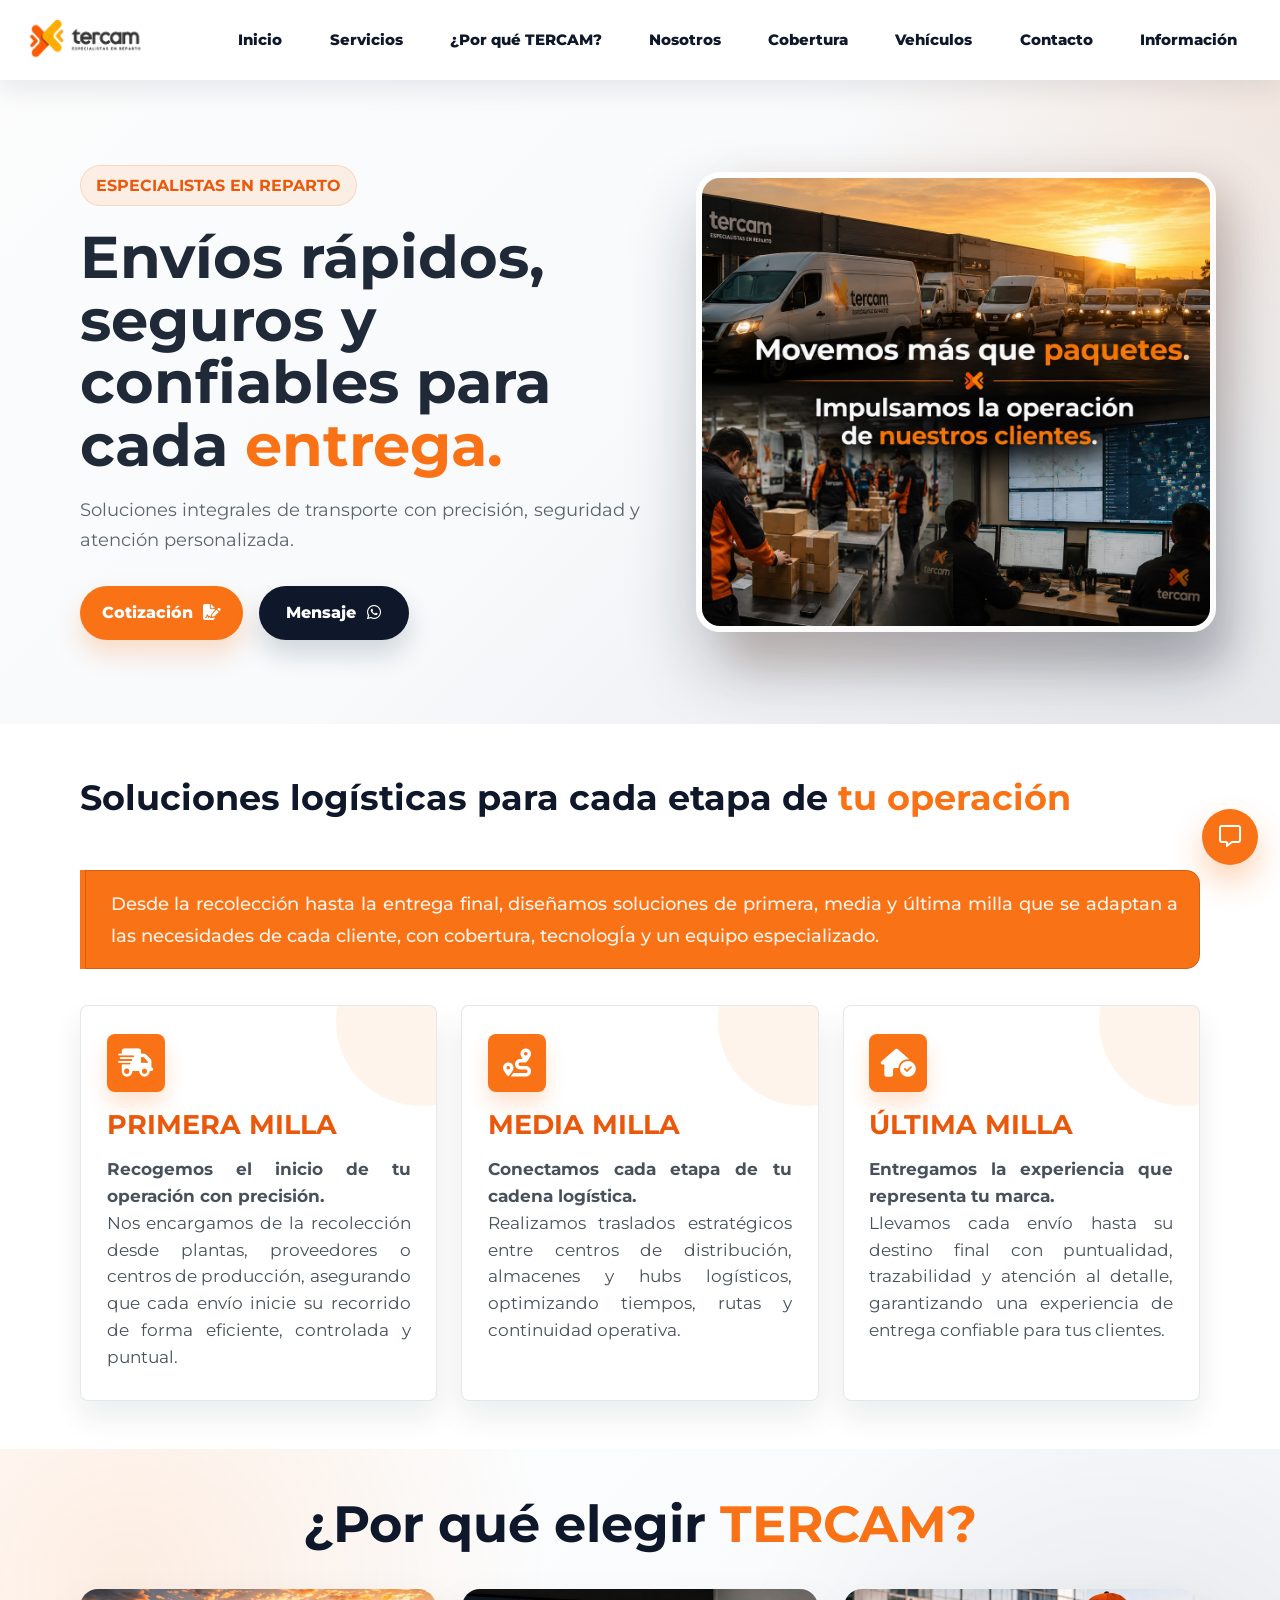
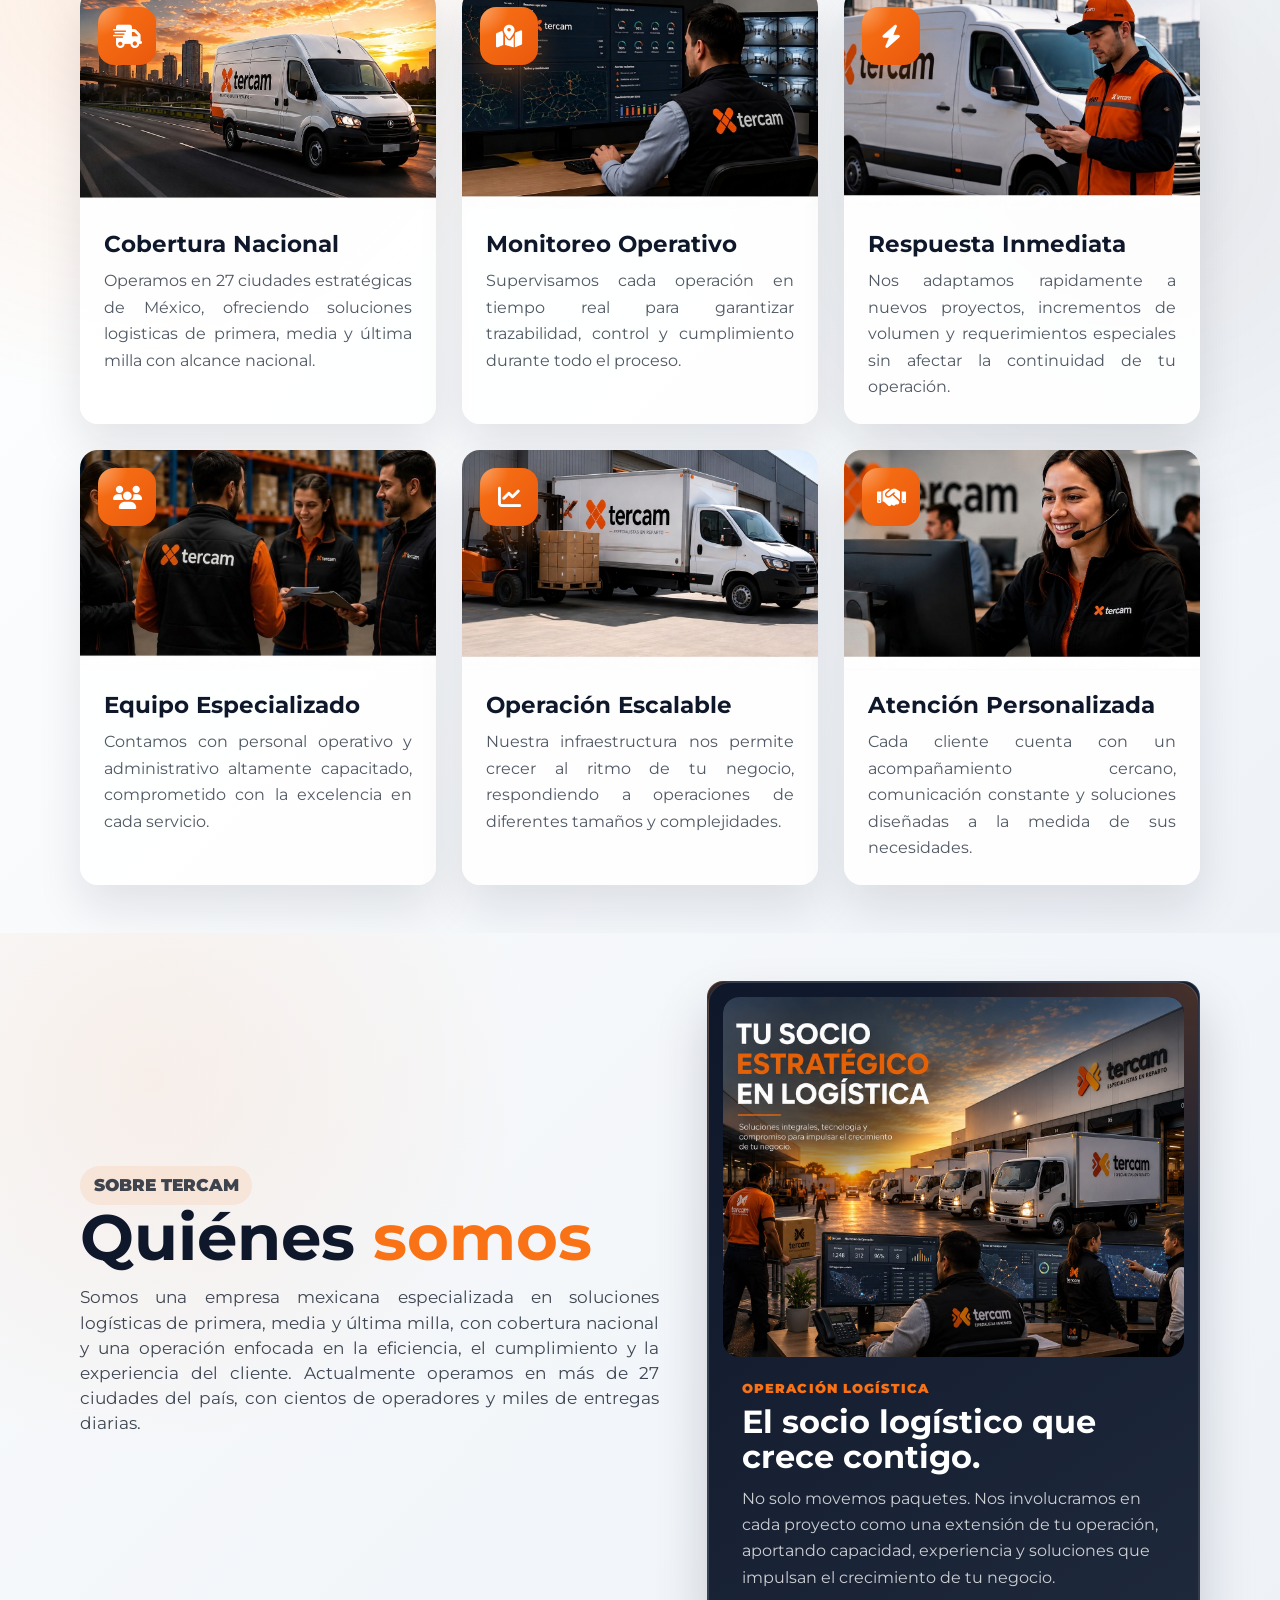
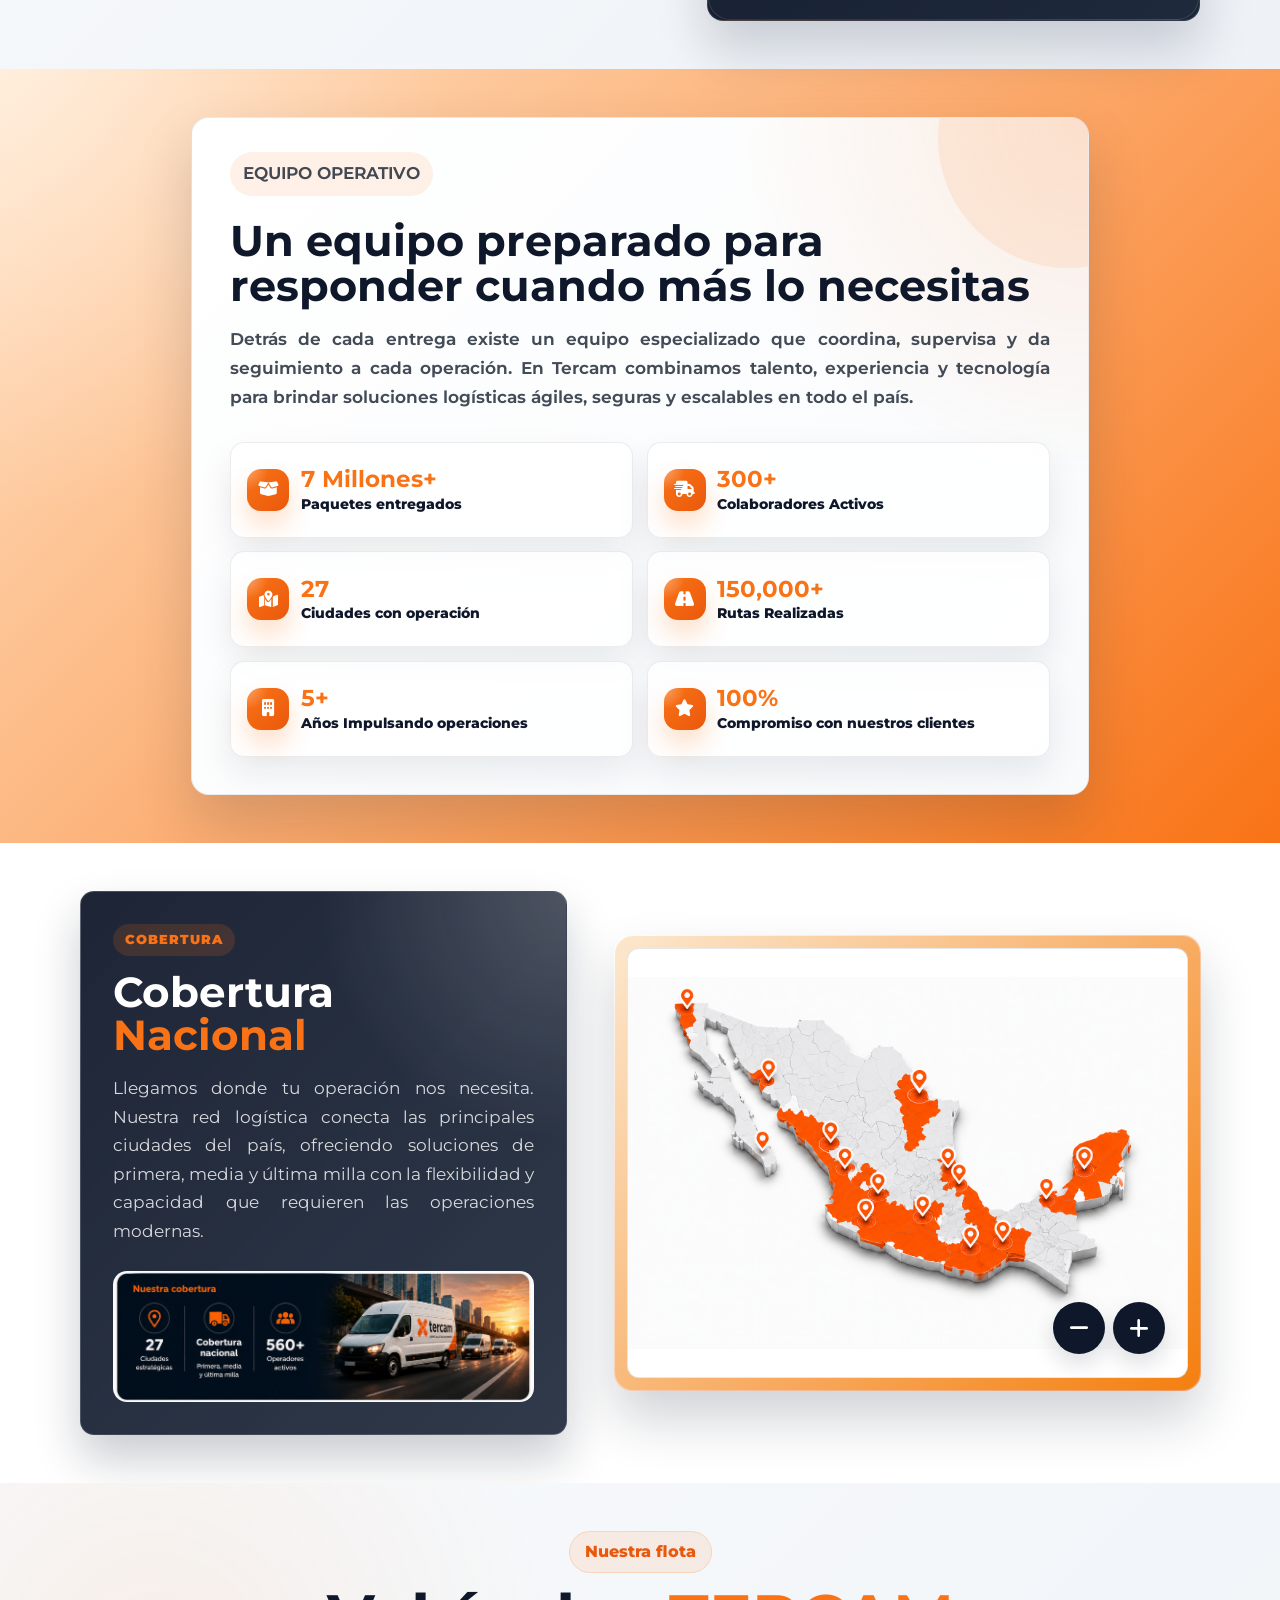
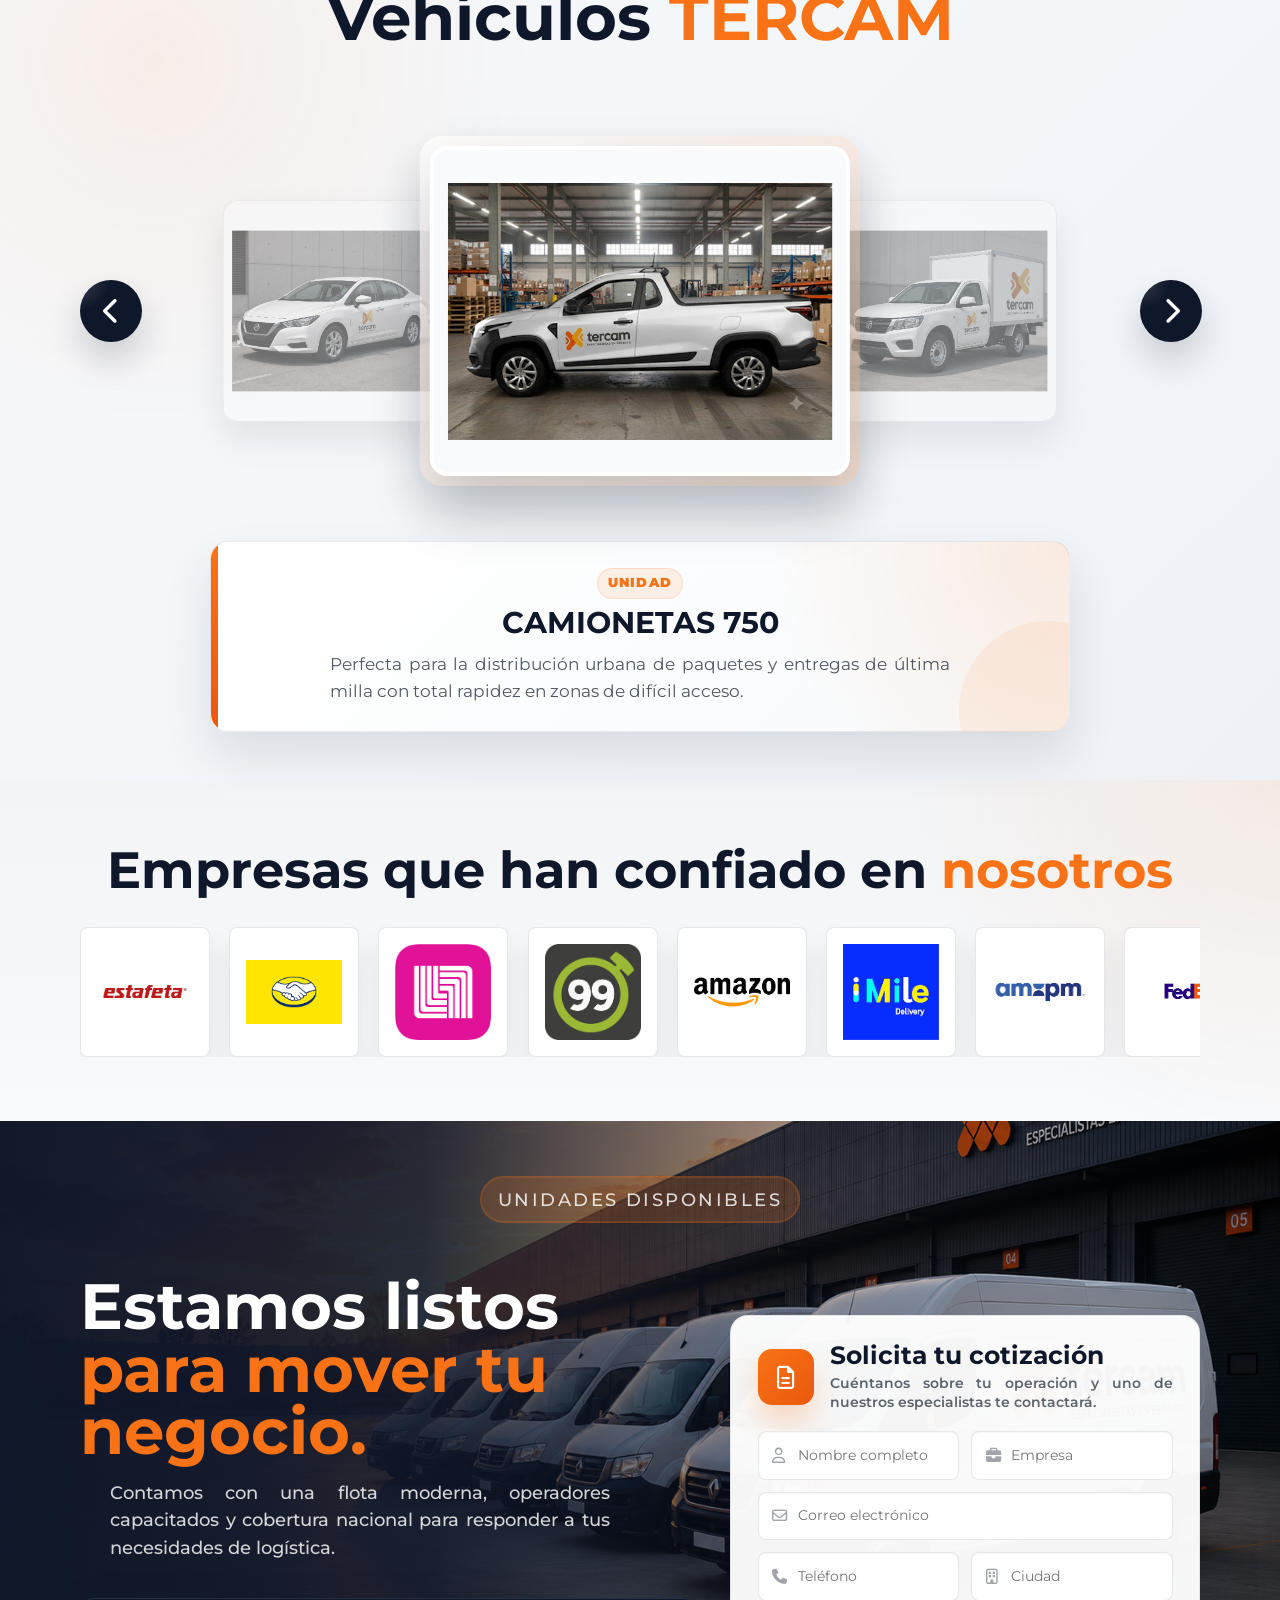
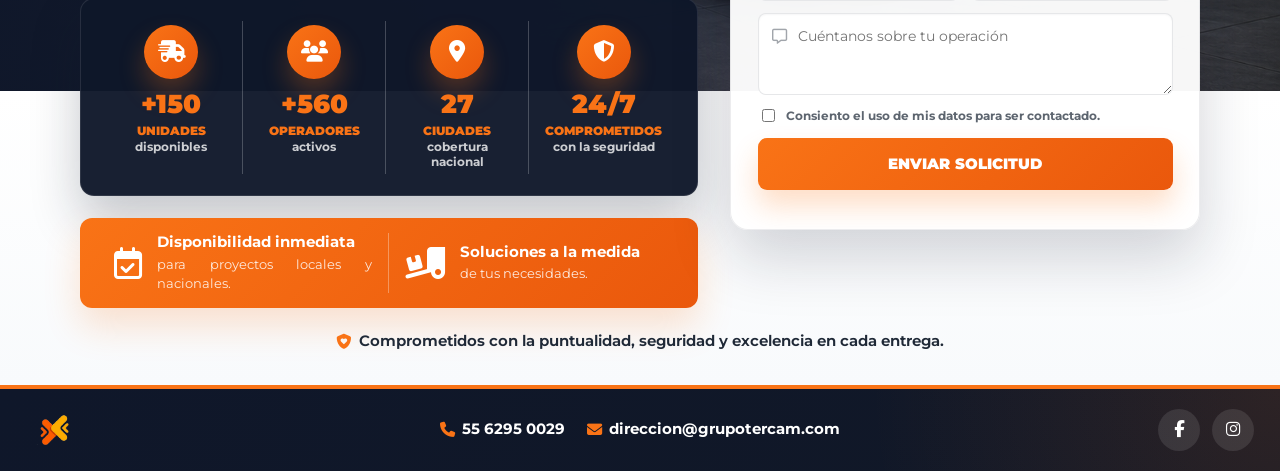
==== commit e1343884: "fix" ====
--- a/index.html
+++ b/index.html
@@ -12,6 +12,7 @@
 </head>
 <body>
 
+  
 <header class="site-header">
 <div class="container header-layout">
   <div class="brand">
@@ -508,7 +509,6 @@
     
     </div>
 
-    
     <div class="footer-contact">
       <p><i class="fa-solid fa-phone"></i><span>55 6295 0029</span></p>
       <p><i class="fa-solid fa-envelope"></i><span>direccion@grupotercam.com</span></p>
--- a/CSS.css
+++ b/CSS.css
@@ -2930,425 +2930,11 @@
 }
 
 
-/* Equipo - responsive indicadores */
-@media (max-width: 768px) {
-  .equipo-card {
-    padding: 1.5rem;
-    border-radius: 16px;
-  }
-
-  .equipo-card::after {
-    width: 5px;
-  }
-
-  .equipo-copy {
-    margin-bottom: 1.5rem;
-  }
-
-  .equipo-card h3 {
-    font-size: 2rem;
-  }
-
-  .equipo-card p {
-    font-size: 0.98rem;
-    line-height: 1.6;
-  }
-
-  .equipo-metrics {
-    grid-template-columns: 1fr;
-    gap: 0.85rem;
-  }
-
-  .equipo-indicator {
-    min-height: auto;
-    padding: 1rem 1rem 1rem 4.6rem;
-  }
-
-  .equipo-indicator i {
-    left: 1rem;
-    top: 1rem;
-    width: 44px;
-    height: 44px;
-    font-size: 1.1rem;
-  }
-
-  .equipo-indicator strong {
-    font-size: 1.45rem;
-  }
-}
-
-.coverage-copy-image {
-  margin-top: 1.6rem;
-  padding: 0.8rem;
-  border-radius: 18px;
-  background:
-    radial-gradient(circle at top right, rgba(249, 115, 22, 0.18), transparent 34%),
-    rgba(255, 255, 255, 0.08);
-  border: 1px solid rgba(255, 255, 255, 0.14);
-  box-shadow: inset 0 0 0 1px rgba(255, 255, 255, 0.04);
-}
-
-.coverage-copy-image img {
-  width: 100%;
-  height: auto;
-  max-height: 240px;
-  display: block;
-  object-fit: contain;
-  object-position: center;
-  border-radius: 14px;
-  background: #0F172A;
-  box-shadow: 0 18px 34px rgba(0, 0, 0, 0.22);
-}
-
-@media (max-width: 768px) {
-  .coverage-copy-image {
-    margin-top: 1.2rem;
-    padding: 0.6rem;
-  }
-
-  .coverage-copy-image img {
-    max-height: none;
-    height: auto;
-    object-fit: contain;
-  }
-}
-
-/* Contacto - responsive landing */
-.form-group:has(textarea) i {
-  top: 1rem;
-  transform: none;
-}
-
-@media (max-width: 900px) {
-  #contacto::before {
-    inset: 0 0 45%;
-    background:
-      linear-gradient(180deg, rgba(15, 23, 42, 0.96) 0%, rgba(15, 23, 42, 0.82) 55%, rgba(15, 23, 42, 0.18) 100%),
-      var(--contact-image) center / cover no-repeat;
-  }
-
-  #contacto::after {
-    height: 48%;
-  }
-
-  .contact-landing {
-    min-height: auto;
-    padding: 3rem 0 2.5rem;
-    grid-template-columns: 1fr;
-    grid-template-areas:
-      "copy"
-      "stats"
-      "benefits"
-      "form"
-      "note";
-    gap: 1rem;
-  }
-
-  .contact-hero-copy {
-    max-width: 100%;
-    text-align: left;
-  }
-
-  .contact-stats-panel {
-    grid-template-columns: repeat(2, 1fr);
-    margin-top: 0.8rem;
-    padding: 1rem;
-  }
-
-  .contact-stat {
-    border-right: 0;
-    border-bottom: 1px solid rgba(255, 255, 255, 0.16);
-    min-height: 122px;
-  }
-
-  .contact-stat:nth-child(odd) {
-    border-right: 1px solid rgba(255, 255, 255, 0.16);
-  }
-
-  .contact-stat:nth-child(3),
-  .contact-stat:nth-child(4) {
-    border-bottom: 0;
-  }
-
-  .contact-benefits {
-    grid-template-columns: 1fr;
-    gap: 0.8rem;
-  }
-
-  .contact-benefits div {
-    padding: 0;
-  }
-
-  .contact-benefits div:first-child {
-    border-right: 0;
-    padding-bottom: 0.8rem;
-    border-bottom: 1px solid rgba(255, 255, 255, 0.32);
-  }
-
-  .contact-panel {
-    align-self: stretch;
-    padding: 1.2rem;
-    border-radius: 16px;
-  }
-
-  .contact-heading {
-    align-items: flex-start;
-  }
-
-  .contact-heading h2 {
-    font-size: 1.35rem;
-  }
-}
-
-@media (max-width: 620px) {
-  .contact-hero-copy h2 {
-    font-size: 2.35rem;
-  }
-
-  .contact-hero-copy p {
-    font-size: 1rem;
-  }
-
-  .contact-stats-panel {
-    grid-template-columns: 1fr 1fr;
-    border-radius: 12px;
-  }
-
-  .contact-stat {
-    padding: 0.3rem 0.65rem;
-  }
-
-  .contact-stat i {
-    width: 48px;
-    height: 48px;
-    font-size: 1.15rem;
-  }
-
-  .contact-stat strong {
-    font-size: 1.35rem;
-  }
-
-  .form-row {
-    grid-template-columns: 1fr;
-  }
-
-  .contact-heading-icon {
-    width: 50px;
-    height: 50px;
-    flex-basis: 50px;
-  }
-}
-
-@media (max-width: 768px) {
-  .about-section {
-    padding-top: 3rem;
-    padding-bottom: 3rem;
-  }
-
-  .about-copy {
-    padding: 0;
-  }
-
-  .about-tag {
-    margin-bottom: 0.8rem;
-    font-size: 0.78rem;
-  }
-
-  .about-copy h2 {
-    margin-bottom: 1rem;
-    font-size: 2.35rem;
-    line-height: 1.05;
-  }
-
-  .about-copy p {
-    color: rgba(31, 41, 55, 0.78);
-    font-size: 1rem;
-    line-height: 1.65;
-  }
-
-  .about-stats {
-    display: grid;
-    grid-template-columns: 1fr;
-    gap: 1rem;
-    margin-top: 1.8rem;
-  }
-
-  .about-stats div {
-    position: relative;
-    padding: 1.2rem 1.25rem;
-    border-radius: 16px;
-    background: #FFFFFF;
-    border: 1px solid rgba(15, 23, 42, 0.08);
-    box-shadow: 0 16px 34px rgba(15, 23, 42, 0.1);
-    overflow: hidden;
-  }
-
-  .about-stats div::before {
-    content: "";
-    position: absolute;
-    inset: 0 auto 0 0;
-    width: 5px;
-    background: linear-gradient(180deg, var(--color1), var(--color2));
-  }
-
-  .about-stats strong {
-    position: relative;
-    display: block;
-    margin-bottom: 0.4rem;
-    color: var(--color1);
-    font-size: 2rem;
-    line-height: 1;
-  }
-
-  .about-stats span {
-    position: relative;
-    display: block;
-    color: var(--color4);
-    font-size: 0.95rem;
-    font-weight: 850;
-    line-height: 1.35;
-  }
-}
-
-@media (max-width: 768px) {
-  .site-footer {
-    padding: 1.4rem 0 1.6rem;
-    overflow: visible;
-  }
-
-  .footer-content {
-    width: min(92%, 360px);
-    display: grid;
-    grid-template-columns: 1fr auto;
-    grid-template-areas:
-      "brand socials"
-      "contact contact";
-    align-items: center;
-    gap: 1rem;
-    text-align: left;
-  }
-
-  .footer-brand,
-  .footer-content > div:first-child {
-    grid-area: brand;
-    justify-self: start;
-    display: flex;
-    align-items: center;
-  }
-
-  .footer-logo {
-    width: 74px;
-    max-width: 74px;
-    margin: 0;
-  }
-
-  .footer-content > div:first-child p {
-    display: none;
-  }
-
-  .socials {
-    grid-area: socials;
-    justify-self: end;
-    display: flex;
-    align-items: center;
-    justify-content: flex-end;
-    gap: 0.7rem;
-  }
-
-  .socials a {
-    width: 44px;
-    height: 44px;
-    flex: 0 0 44px;
-    display: inline-flex;
-    align-items: center;
-    justify-content: center;
-  }
-
-  .footer-contact {
-    grid-area: contact;
-    width: 100%;
-    display: grid;
-    gap: 0.45rem;
-    justify-items: center;
-    text-align: center;
-  }
-
-  .footer-contact p {
-    width: 100%;
-    max-width: 320px;
-    margin: 0 auto;
-    display: flex;
-    justify-content: center;
-    align-items: center;
-    gap: 0.45rem;
-    font-size: 0.9rem;
-    line-height: 1.25;
-    text-align: center;
-    overflow-wrap: anywhere;
-    word-break: break-word;
-  }
-
-  .footer-contact p i {
-    flex: 0 0 auto;
-  }
-
-  .footer-contact p span {
-    display: inline-block;
-    max-width: 100%;
-    text-align: center;
-  }
-}
-
-@media (max-width: 768px) {
-  .coverage-copy {
-    padding: 1.4rem;
-    overflow: hidden;
-  }
-
-  .coverage-copy-image {
-    width: 100%;
-    max-width: 100%;
-    margin-top: 1.2rem;
-    padding: 0.55rem;
-    border-radius: 16px;
-    overflow: hidden;
-  }
-
-  .coverage-copy-image img {
-    width: 100%;
-    max-width: 100%;
-    height: auto;
-    max-height: none;
-    display: block;
-    object-fit: contain;
-    object-position: center;
-    border-radius: 12px;
-  }
-}
-
-@media (max-width: 768px) {
-  .about-section .container {
-    width: 100%;
-    padding-left: 1.1rem;
-    padding-right: 1.1rem;
-  }
-
-  .about-copy {
-    padding-left: 0.15rem;
-    padding-right: 0.15rem;
-  }
-
-  .about-stats {
-    padding-left: 0.15rem;
-    padding-right: 0.15rem;
-  }
-
-  .about-stats div {
-    margin-left: 0;
-    margin-right: 0;
-  }
-}
-/* Ajustes consolidados */
+/* ==============================
+   Ajustes finales consolidados
+   ============================== */
+
+/* Textos */
 .objective-card p:first-of-type {
   color: var(--color1);
 }
@@ -3371,6 +2957,327 @@
   text-justify: inter-word;
 }
 
+.objective-card p,
+.objective-card strong,
+.objective-card span,
+.objective-card li {
+  text-align: left;
+  text-align-last: left;
+  word-spacing: normal;
+  letter-spacing: 0;
+  hyphens: auto;
+}
+
+.objective-card p {
+  line-height: 1.45;
+}
+
+/* Hero */
+.hero-layout {
+  grid-template-columns: minmax(560px, 0.95fr) minmax(520px, 1.05fr);
+  gap: 3.5rem;
+}
+
+.hero-content {
+  max-width: 760px;
+}
+
+.hero-content h2 {
+  max-width: 760px;
+  font-size: clamp(3.4rem, 4.6vw, 5.2rem);
+  line-height: 1.06;
+}
+
+/* Servicios */
+.services-intro,
+#servicios .section-lead,
+#servicios .services-intro {
+  width: 100%;
+  max-width: none;
+}
+
+#servicios .container {
+  max-width: 1400px;
+}
+
+#servicios .grid {
+  width: 100%;
+}
+
+/* Equipo */
+@media (min-width: 901px) {
+  .equipo-card-wide {
+    max-width: 1060px;
+  }
+
+  .equipo-card {
+    padding: 2.1rem 2.4rem 2.3rem;
+  }
+
+  .equipo-copy {
+    margin-bottom: 1.35rem;
+  }
+
+  .equipo-metrics {
+    gap: 0.85rem;
+  }
+
+  .equipo-indicator {
+    min-height: 96px;
+    align-content: center;
+    padding: 0.9rem 1rem 0.9rem 4.35rem;
+    border-radius: 14px;
+  }
+
+  .equipo-indicator i {
+    top: 50%;
+    left: 1rem;
+    width: 42px;
+    height: 42px;
+    font-size: 1.05rem;
+    transform: translateY(-50%);
+  }
+
+  .equipo-indicator strong {
+    font-size: 1.45rem;
+  }
+
+  .equipo-indicator span {
+    margin-top: 0.25rem;
+    font-size: 0.86rem;
+    line-height: 1.2;
+  }
+}
+
+/* Cobertura */
+.coverage-copy-image {
+  margin-top: 1.6rem;
+  padding: 0;
+  border: none;
+  border-radius: 18px;
+  background: transparent;
+  box-shadow: none;
+}
+
+.coverage-copy-image img {
+  width: 100%;
+  height: auto;
+  max-height: 240px;
+  display: block;
+  object-fit: contain;
+  object-position: center;
+  border-radius: 14px;
+  background: #0F172A;
+  box-shadow: none;
+}
+
+/* Pagina de informacion */
+.info-page-layout {
+  grid-template-columns: minmax(0, 0.95fr) minmax(460px, 1.05fr);
+  gap: 4rem;
+  align-items: center;
+}
+
+.info-page-copy {
+  position: relative;
+  z-index: 2;
+  min-width: 0;
+}
+
+.info-page-copy h1 {
+  max-width: 640px;
+  font-size: clamp(3rem, 4vw, 4.8rem);
+}
+
+.info-page-copy p {
+  max-width: 620px;
+}
+
+.info-image-wrap {
+  position: relative;
+  z-index: 1;
+  min-width: 0;
+}
+
+.info-main-image {
+  width: 100%;
+  display: block;
+}
+
+/* Por que TERCAM */
+#porque-tercam .why-card {
+  padding: 0;
+  overflow: hidden;
+  border: none;
+}
+
+#porque-tercam .why-card > img {
+  width: 100%;
+  max-width: none;
+  height: 236px;
+  display: block;
+  margin: -16px 0 0;
+  padding: 0;
+  border: 0;
+  border-radius: 0;
+  object-fit: cover;
+  object-position: center;
+}
+
+#porque-tercam .why-card h3 {
+  margin-top: 1.4rem;
+}
+
+/* Contacto */
+.form-group:has(textarea) i {
+  top: 1rem;
+  transform: none;
+}
+
+.contact-kicker,
+.contact-hero-kicker,
+.contact-hero .hero-tag {
+  width: fit-content;
+  display: inline-flex;
+  align-items: center;
+  padding: 0.55rem 1.05rem;
+  border: 1px solid rgba(249, 115, 22, 0.22);
+  border-radius: 999px;
+  background: rgba(249, 115, 22, 0.18);
+  color: var(--color1);
+  font-weight: 900;
+  letter-spacing: 0.14em;
+  text-transform: uppercase;
+  box-shadow: inset 0 0 0 1px rgba(249, 115, 22, 0.18);
+}
+
+.contact-kicker::after,
+.contact-hero-kicker::after,
+.contact-hero .hero-tag::after,
+#contacto .contact-kicker::after {
+  display: none;
+  content: none;
+}
+
+#contacto .contact-hero-copy {
+  display: flex;
+  flex-direction: column;
+  align-items: center;
+}
+
+#contacto .contact-kicker {
+  width: max-content;
+  max-width: 100%;
+  display: flex;
+  justify-content: center;
+  margin: 0 auto 1.4rem;
+  text-align: center;
+}
+
+@media (min-width: 769px) {
+  #contacto .contact-landing {
+    position: relative;
+  }
+
+  #contacto .contact-kicker {
+    position: absolute;
+    top: 3.4rem;
+    left: 50%;
+    z-index: 3;
+    margin: 0;
+    transform: translateX(-50%);
+  }
+
+  #contacto .contact-hero-copy {
+    padding-top: 5.2rem;
+  }
+}
+
+/* Responsive */
+@media (max-width: 1180px) {
+  .hero-layout {
+    grid-template-columns: 1fr;
+  }
+
+  .hero-content,
+  .hero-content h2 {
+    max-width: 820px;
+  }
+}
+
+@media (max-width: 900px) {
+  #contacto::before {
+    inset: 0;
+    width: 100%;
+  }
+
+  #contacto::after {
+    top: auto;
+    width: 100%;
+    height: 48%;
+  }
+
+  .contact-landing {
+    min-height: auto;
+    grid-template-columns: 1fr;
+    grid-template-areas:
+      "copy"
+      "stats"
+      "benefits"
+      "form"
+      "note";
+    gap: 1rem;
+    padding: 3rem 0 2.5rem;
+  }
+
+  .contact-hero-copy {
+    max-width: 100%;
+    text-align: left;
+  }
+
+  .contact-stats-panel {
+    grid-template-columns: repeat(2, 1fr);
+    margin-top: 0.8rem;
+    padding: 1rem;
+  }
+
+  .contact-stat:nth-child(2n) {
+    border-right: none;
+  }
+
+  .contact-stat:nth-child(n + 3) {
+    padding-top: 1rem;
+    border-top: 1px solid rgba(255, 255, 255, 0.18);
+  }
+
+  .contact-benefits {
+    grid-template-columns: 1fr;
+  }
+
+  .contact-panel {
+    padding: 1.4rem;
+  }
+
+  .contact-heading {
+    grid-template-columns: 1fr;
+    text-align: center;
+  }
+
+  .contact-heading h2 {
+    font-size: 1.35rem;
+  }
+
+  .info-page-layout {
+    grid-template-columns: 1fr;
+    gap: 2rem;
+  }
+
+  .info-page-copy h1,
+  .info-page-copy p {
+    max-width: 100%;
+  }
+}
+
 @media (max-width: 768px) {
   body {
     padding-top: 76px;
@@ -3383,8 +3290,8 @@
   .site-header {
     position: fixed;
     top: 0;
+    right: 0;
     left: 0;
-    right: 0;
     z-index: 9999;
     background: var(--white);
     box-shadow: 0 10px 24px rgba(15, 23, 42, 0.08);
@@ -3405,30 +3312,96 @@
     padding-top: 0;
   }
 
-  .why-card img {
-    height: 190px;
-    width: calc(100% + 32px);
-    max-width: none;
-    margin-left: -16px;
-    margin-right: -16px;
-    padding: 0;
-    border-radius: 0;
+  .hero-content h2 {
+    font-size: clamp(2.6rem, 11vw, 4rem);
+    line-height: 1.08;
+  }
+
+  .about-section {
+    padding-top: 3rem;
+    padding-bottom: 3rem;
+  }
+
+  .about-section .container {
+    width: 100%;
+    padding-right: 1.1rem;
+    padding-left: 1.1rem;
+  }
+
+  .about-copy {
+    padding: 0 0.15rem;
+  }
+
+  .about-tag {
+    margin-bottom: 0.8rem;
+    font-size: 0.78rem;
+  }
+
+  .about-copy h2 {
+    margin-bottom: 1rem;
+    font-size: 2.35rem;
+    line-height: 1.05;
+  }
+
+  .about-copy p {
+    color: rgba(31, 41, 55, 0.78);
+    font-size: 1rem;
+    line-height: 1.65;
+  }
+
+  .about-stats {
+    grid-template-columns: 1fr;
+    gap: 1rem;
+    margin-top: 1.8rem;
+    padding-right: 0.15rem;
+    padding-left: 0.15rem;
+  }
+
+  .about-stats div {
+    position: relative;
+    margin-right: 0;
+    margin-left: 0;
+    padding: 1.2rem 1.25rem;
+    overflow: hidden;
+    border: 1px solid rgba(15, 23, 42, 0.08);
+    border-radius: 16px;
+    background: #fff;
+    box-shadow: 0 16px 30px rgba(15, 23, 42, 0.08);
+  }
+
+  .about-stats div::before {
+    content: "";
+    position: absolute;
+    top: 0;
+    bottom: 0;
+    left: 0;
+    width: 5px;
+    background: var(--color1);
+  }
+
+  .about-stats strong {
+    color: var(--color1);
+    font-size: 2rem;
+  }
+
+  .about-stats span {
+    font-size: 0.95rem;
   }
 
   .about-feature-card {
     padding: 0;
+    overflow: hidden;
     border: none;
-    box-shadow: 0 18px 38px rgba(15, 23, 42, 0.18);
+    border-radius: 18px;
     background: #101b2d;
-    border-radius: 18px;
-    overflow: hidden;
+    box-shadow: 0 18px 38px rgba(15, 23, 42, 0.2);
   }
 
   .about-feature-inner {
     padding: 0;
     border: none;
+    border-radius: 0;
     background: transparent;
-    border-radius: 0;
   }
 
   .about-feature-card img {
@@ -3442,6 +3415,94 @@
     padding: 1.35rem 1.35rem 1.6rem;
   }
 
+  .coverage-copy {
+    padding: 1.4rem;
+    overflow: hidden;
+  }
+
+  .coverage-copy-image {
+    width: 100%;
+    max-width: 100%;
+    margin-top: 1.2rem;
+    padding: 0;
+    overflow: hidden;
+    border: none;
+    border-radius: 16px;
+    background: transparent;
+    box-shadow: none;
+  }
+
+  .coverage-copy-image img {
+    width: 100%;
+    max-width: 100%;
+    height: auto;
+    max-height: none;
+    display: block;
+    object-fit: contain;
+    object-position: center;
+    border-radius: 12px;
+    box-shadow: none;
+  }
+
+  .equipo-card {
+    padding: 1.5rem;
+    border-radius: 16px;
+  }
+
+  .equipo-card::after {
+    width: 5px;
+  }
+
+  .equipo-copy {
+    margin-bottom: 1.5rem;
+  }
+
+  .equipo-card h3 {
+    font-size: 2rem;
+  }
+
+  .equipo-card p {
+    font-size: 0.98rem;
+    line-height: 1.6;
+  }
+
+  .equipo-metrics {
+    grid-template-columns: 1fr;
+    gap: 0.85rem;
+  }
+
+  .equipo-indicator {
+    min-height: auto;
+    padding: 1rem 1rem 1rem 4.6rem;
+  }
+
+  .equipo-indicator i {
+    top: 1rem;
+    left: 1rem;
+    width: 44px;
+    height: 44px;
+    font-size: 1.1rem;
+  }
+
+  .equipo-indicator strong {
+    font-size: 1.45rem;
+  }
+
+  #porque-tercam .why-card > img {
+    width: calc(100% + 32px);
+    max-width: none;
+    height: 226px;
+    margin: -16px -16px 0;
+    border-radius: 0;
+    object-fit: cover;
+  }
+
+  #porque-tercam .why-card h3,
+  #porque-tercam .why-card p {
+    padding-right: 1.5rem;
+    padding-left: 1.5rem;
+  }
+
   .contact-stat:nth-child(n + 3) {
     padding-top: 1.35rem;
   }
@@ -3449,10 +3510,7 @@
   .floating-contact {
     bottom: 2.4rem;
   }
-}
-
-
-@media (max-width: 768px) {
+
   .site-footer {
     padding: 1.6rem 0 2rem;
   }
@@ -3460,16 +3518,16 @@
   .site-footer .footer-content {
     width: 100%;
     max-width: 360px;
-    margin: 0 auto;
-    padding: 0 1.25rem;
     display: grid;
     grid-template-columns: 1fr auto;
     grid-template-areas:
       "brand socials"
       "contact contact";
     align-items: center;
+    column-gap: 1rem;
     row-gap: 1.2rem;
-    column-gap: 1rem;
+    margin: 0 auto;
+    padding: 0 1.25rem;
   }
 
   .site-footer .footer-brand,
@@ -3484,31 +3542,67 @@
   }
 
   .site-footer .footer-contact {
-    grid-area: contact;
     width: 100%;
     display: grid;
+    grid-area: contact;
     justify-items: center;
     gap: 0.5rem;
   }
 
-  
   .site-footer .footer-contact p {
     width: 100%;
-    margin: 0;
     display: grid;
     grid-template-columns: auto minmax(0, auto);
+    align-items: center;
     justify-content: center;
-    align-items: center;
     column-gap: 0.45rem;
-    text-align: center;
+    margin: 0;
     font-size: 0.9rem;
     line-height: 1.25;
+    text-align: center;
   }
 
   .site-footer .footer-contact p span {
     min-width: 0;
-    text-align: center;
     overflow-wrap: anywhere;
     word-break: break-word;
-  }
-}+    text-align: center;
+  }
+}
+
+@media (max-width: 620px) {
+  .contact-hero-copy h2 {
+    font-size: 2.35rem;
+  }
+
+  .contact-hero-copy p {
+    font-size: 1rem;
+  }
+
+  .contact-stats-panel {
+    grid-template-columns: repeat(2, 1fr);
+    border-radius: 12px;
+  }
+
+  .contact-stat {
+    padding: 0.3rem 0.65rem;
+  }
+
+  .contact-stat-icon {
+    width: 48px;
+    height: 48px;
+  }
+
+  .contact-stat strong {
+    font-size: 1.35rem;
+  }
+
+  .form-row {
+    grid-template-columns: 1fr;
+  }
+
+  .contact-heading-icon {
+    width: 50px;
+    height: 50px;
+  }
+}
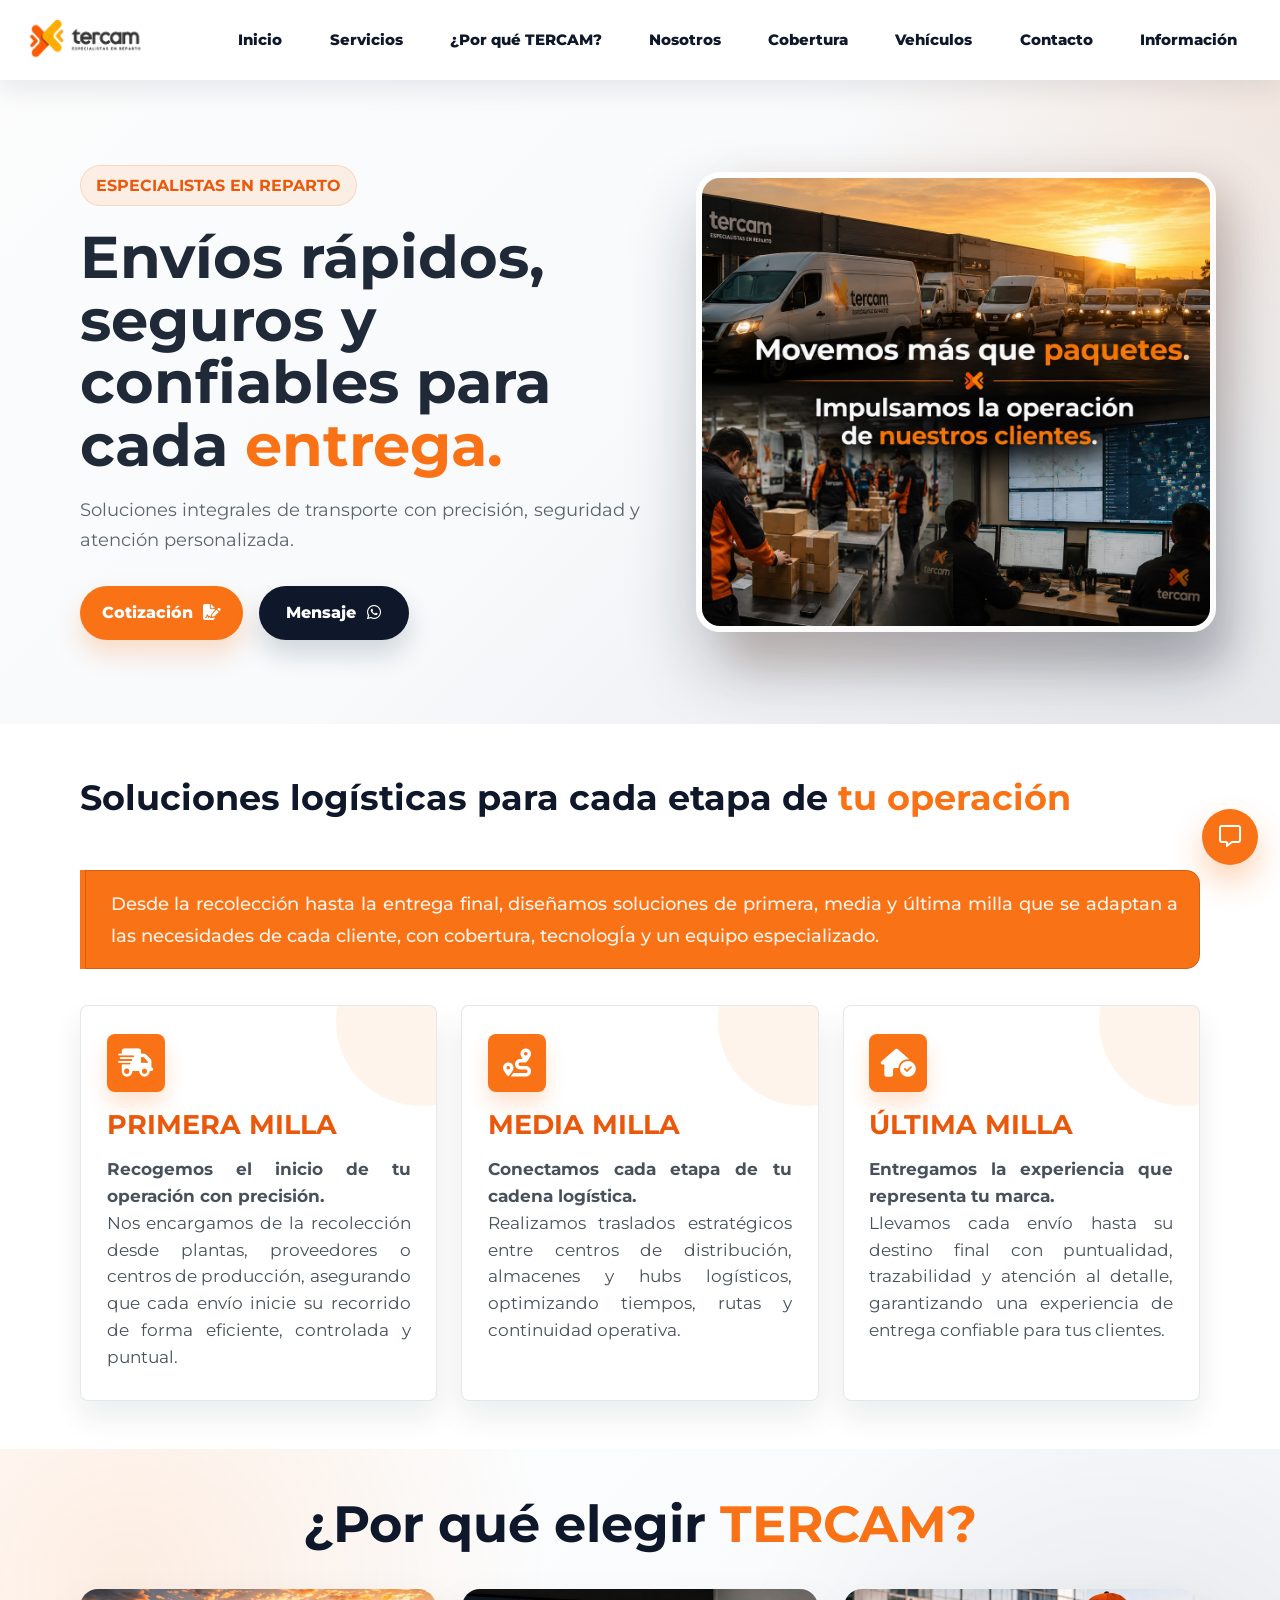
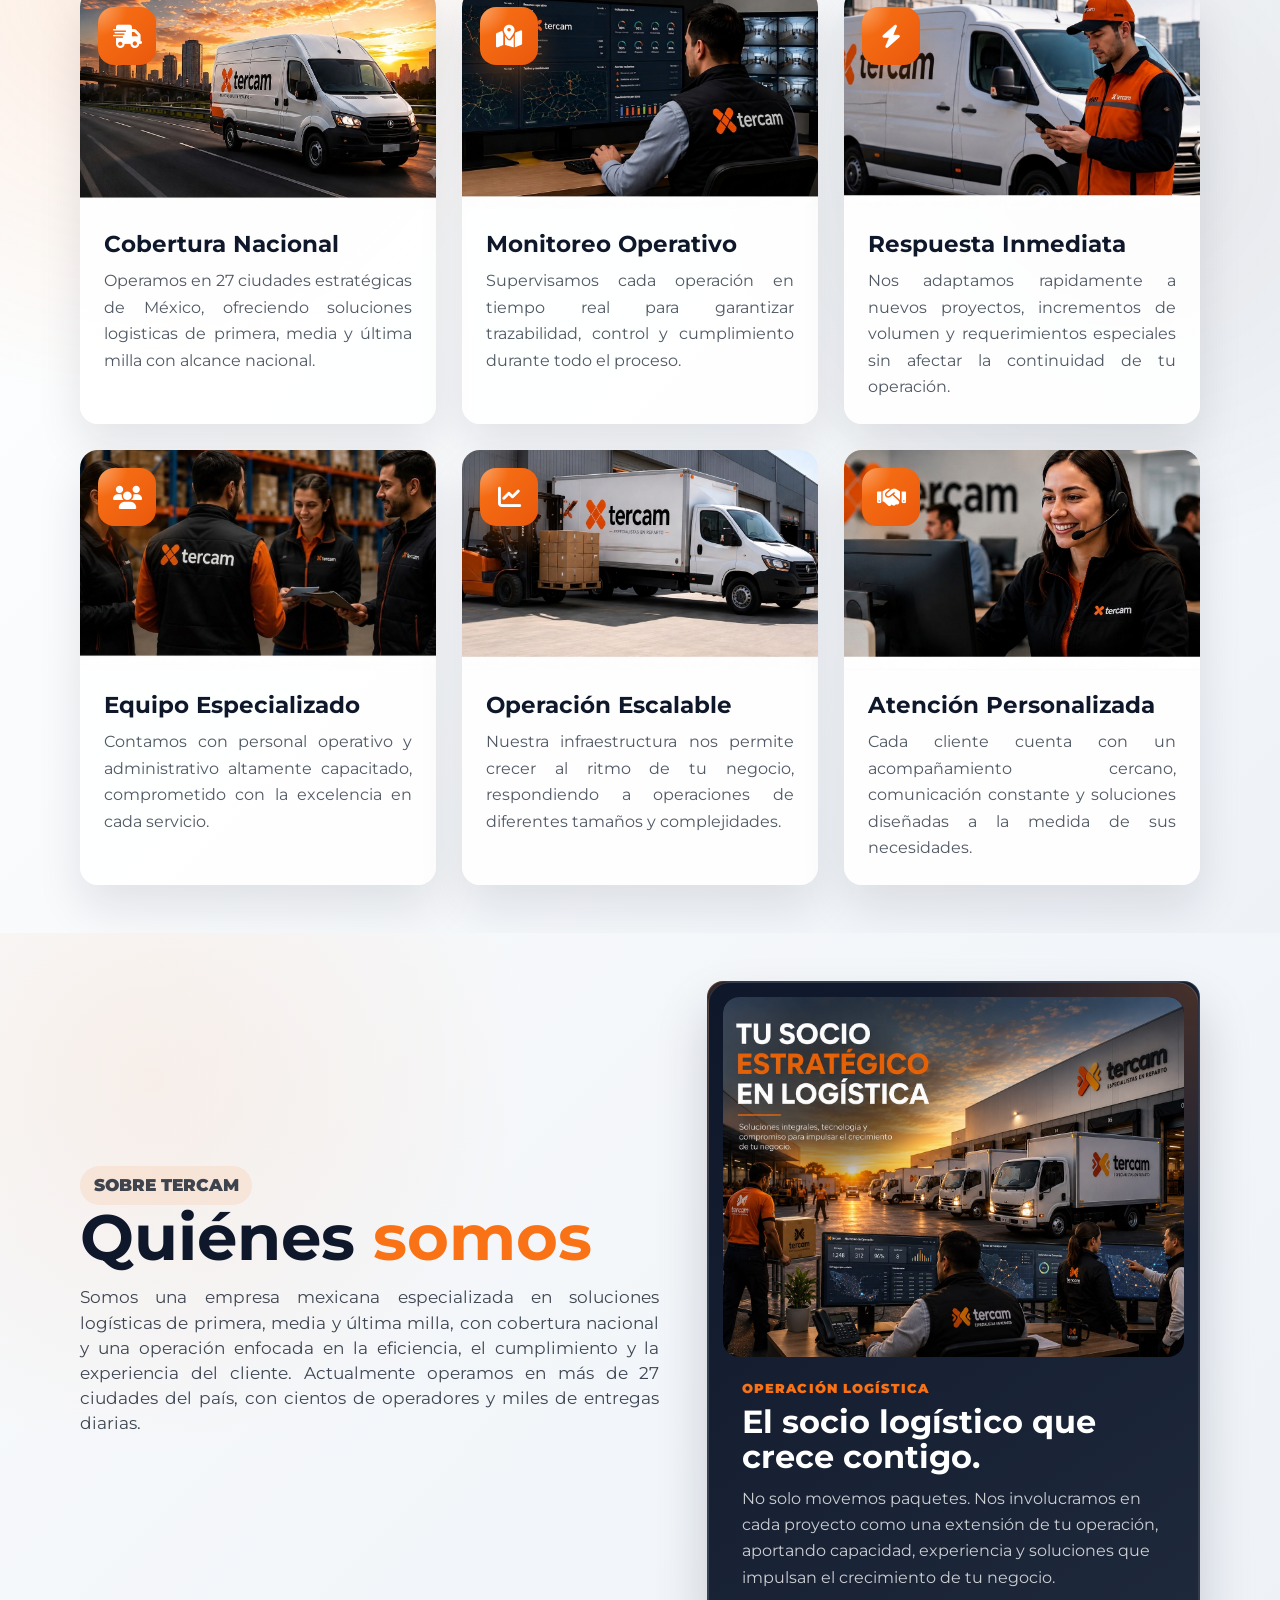
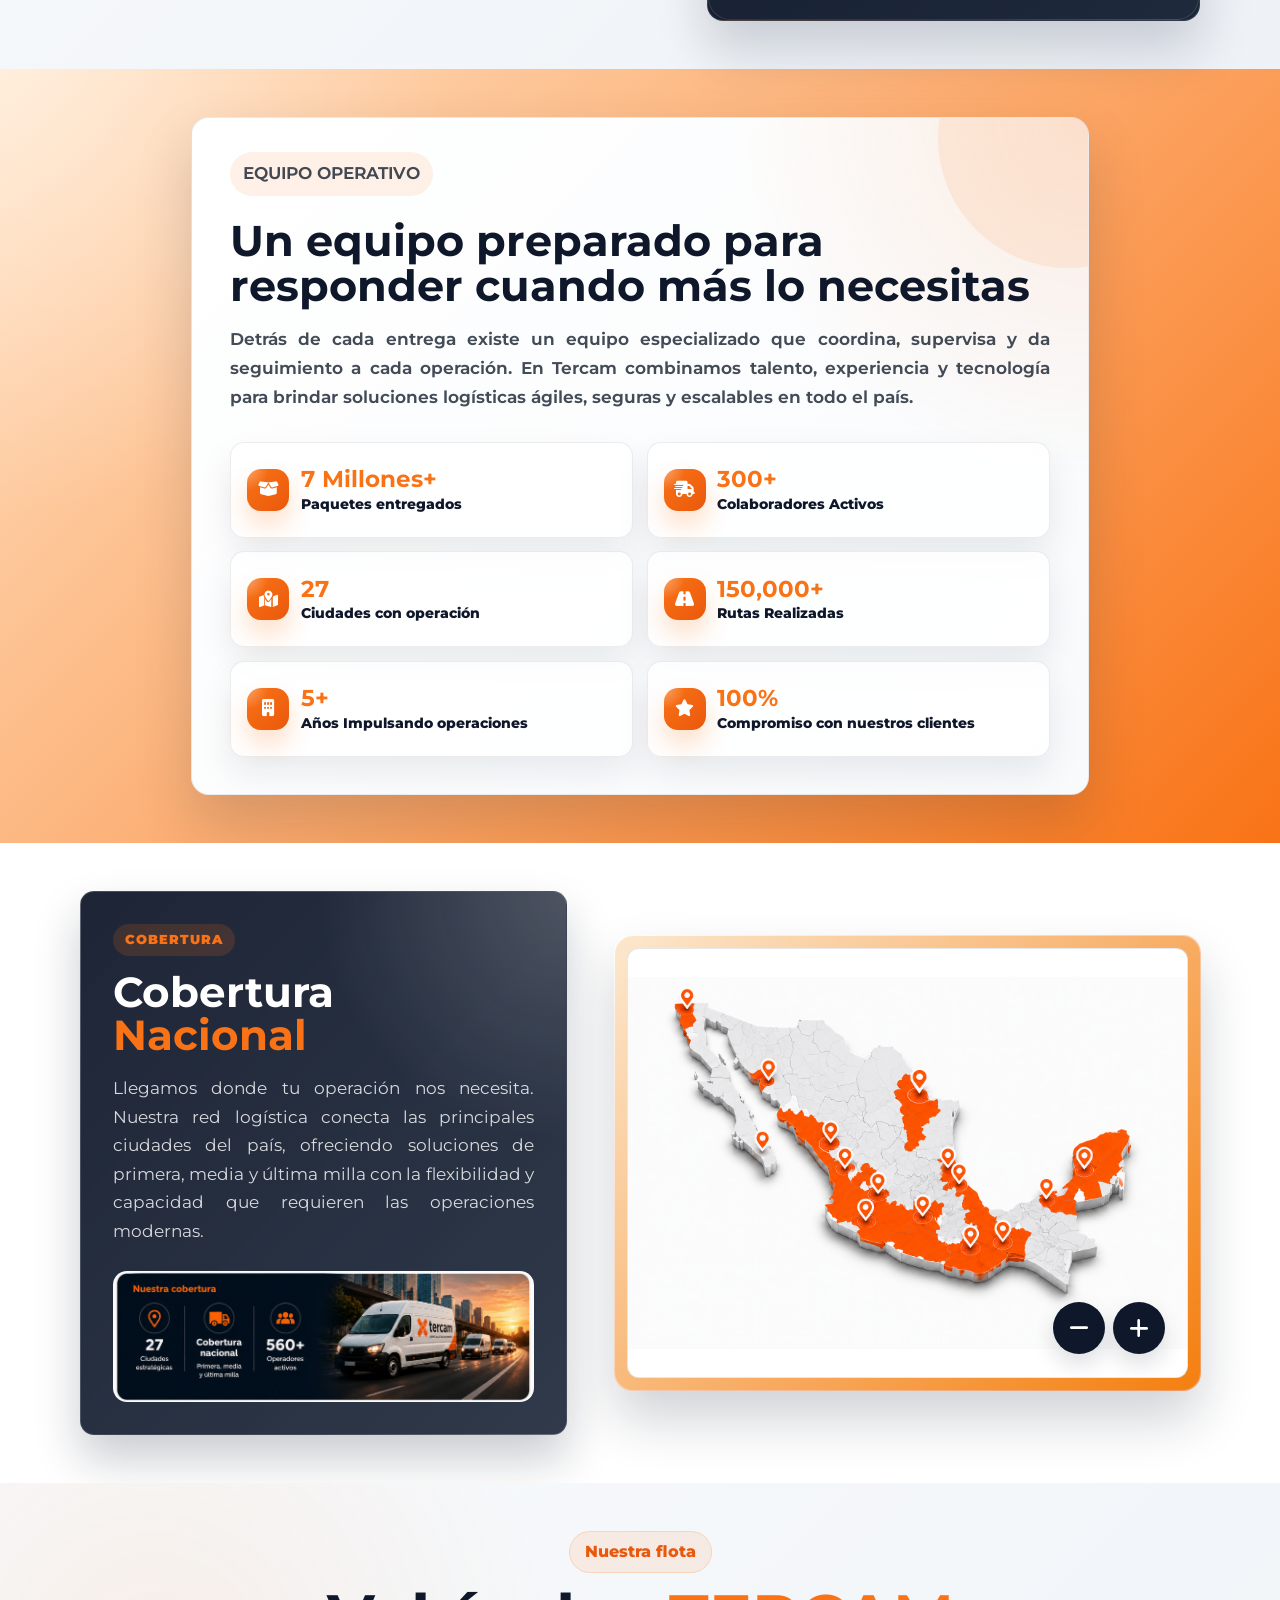
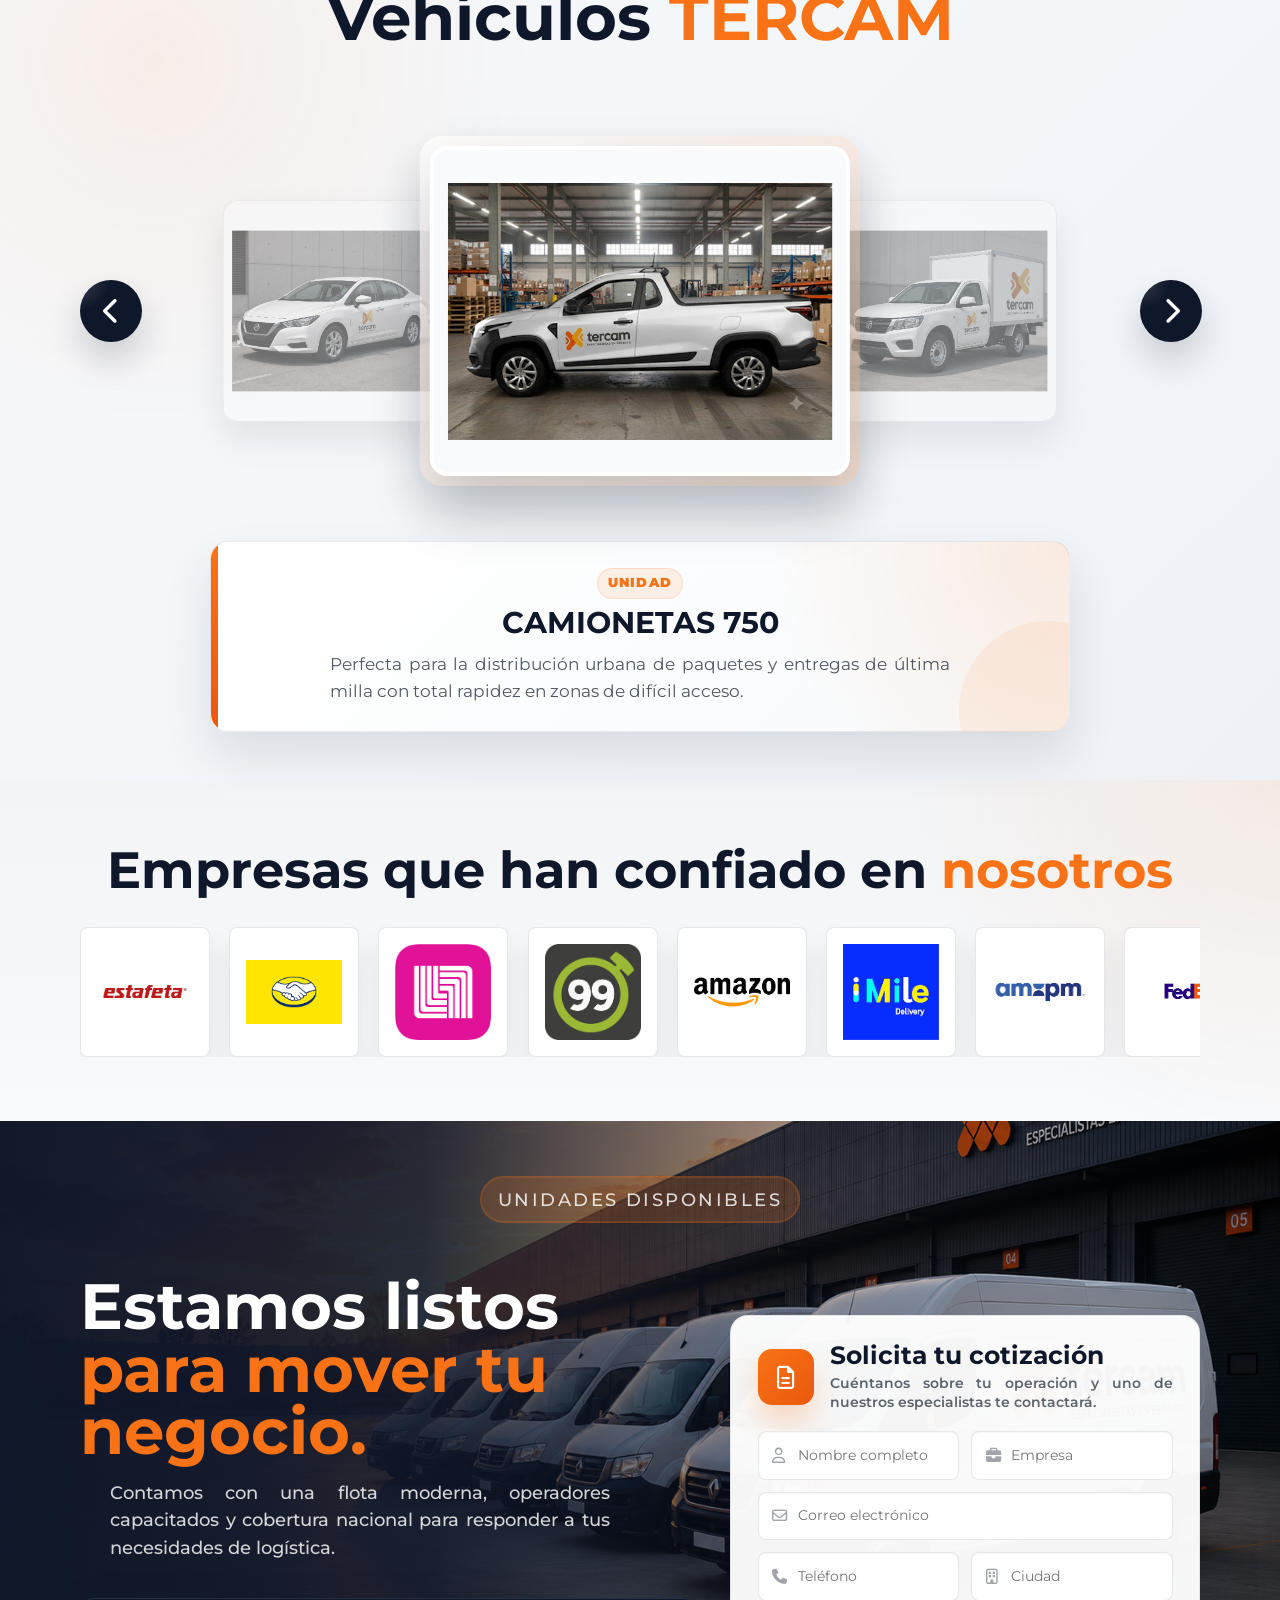
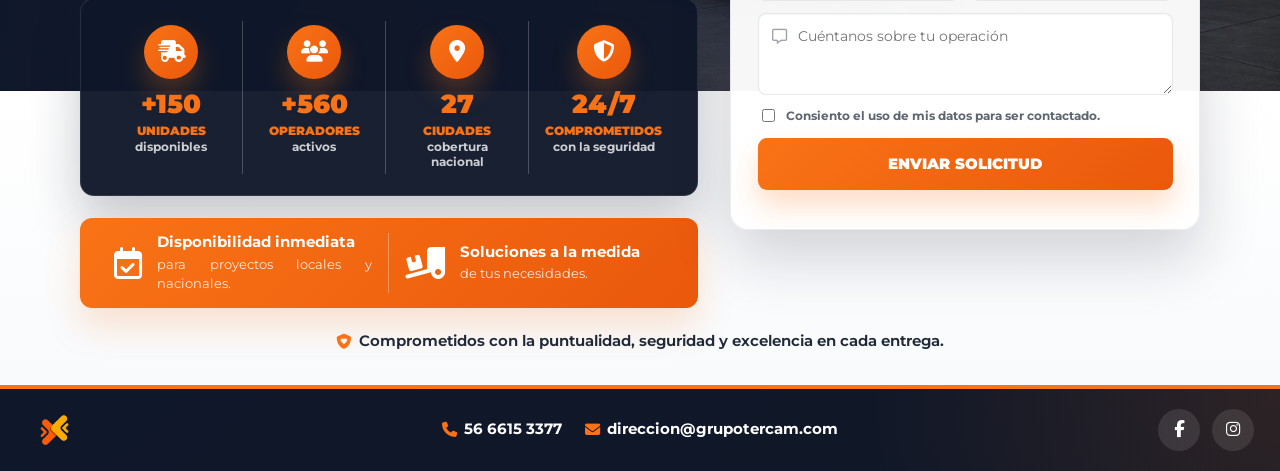
==== commit 636168fe: "Update index.html" ====
--- a/index.html
+++ b/index.html
@@ -3,7 +3,7 @@
 <head>
 <meta charset="UTF-8">
 <meta name="viewport" content="width=device-width, initial-scale=1.0">
-<title>Landing Page | TERCAM</title>
+<title>Grupo Tercam</title>
 <link rel="preconnect" href="https://fonts.googleapis.com">
 <link href="https://fonts.googleapis.com/css2?family=Montserrat:wght@400;500;600;700;800;900&display=swap" rel="stylesheet">
 <link rel="preconnect" href="https://fonts.gstatic.com" crossorigin>
@@ -60,7 +60,7 @@
           <i class="fa-solid fa-file-signature"></i>
         </a>
 
-        <a href="https://wa.me/525510474246?text=Hola%2C%20me%20interesa%20recibir%20informaci%C3%B3n%20sobre%20los%20servicios%20de%20TERCAM."
+        <a href="https://wa.me/525562950029?text=Hola%2C%20me%20interesa%20recibir%20informaci%C3%B3n%20sobre%20los%20servicios%20de%20TERCAM."
            class="hero-btn hero-btn-secondary"
            target="_blank"
            rel="noopener">
@@ -510,7 +510,7 @@
     </div>
 
     <div class="footer-contact">
-      <p><i class="fa-solid fa-phone"></i><span>55 6295 0029</span></p>
+      <p><i class="fa-solid fa-phone"></i><span>56 6615 3377</span></p>
       <p><i class="fa-solid fa-envelope"></i><span>direccion@grupotercam.com</span></p>
     </div>
 
--- a/CSS.css
+++ b/CSS.css
@@ -1,5 +1,4 @@
-﻿/* Base */
-
+﻿
 :root {
   --color1: #F97316;
   --color2: #EA580C;
